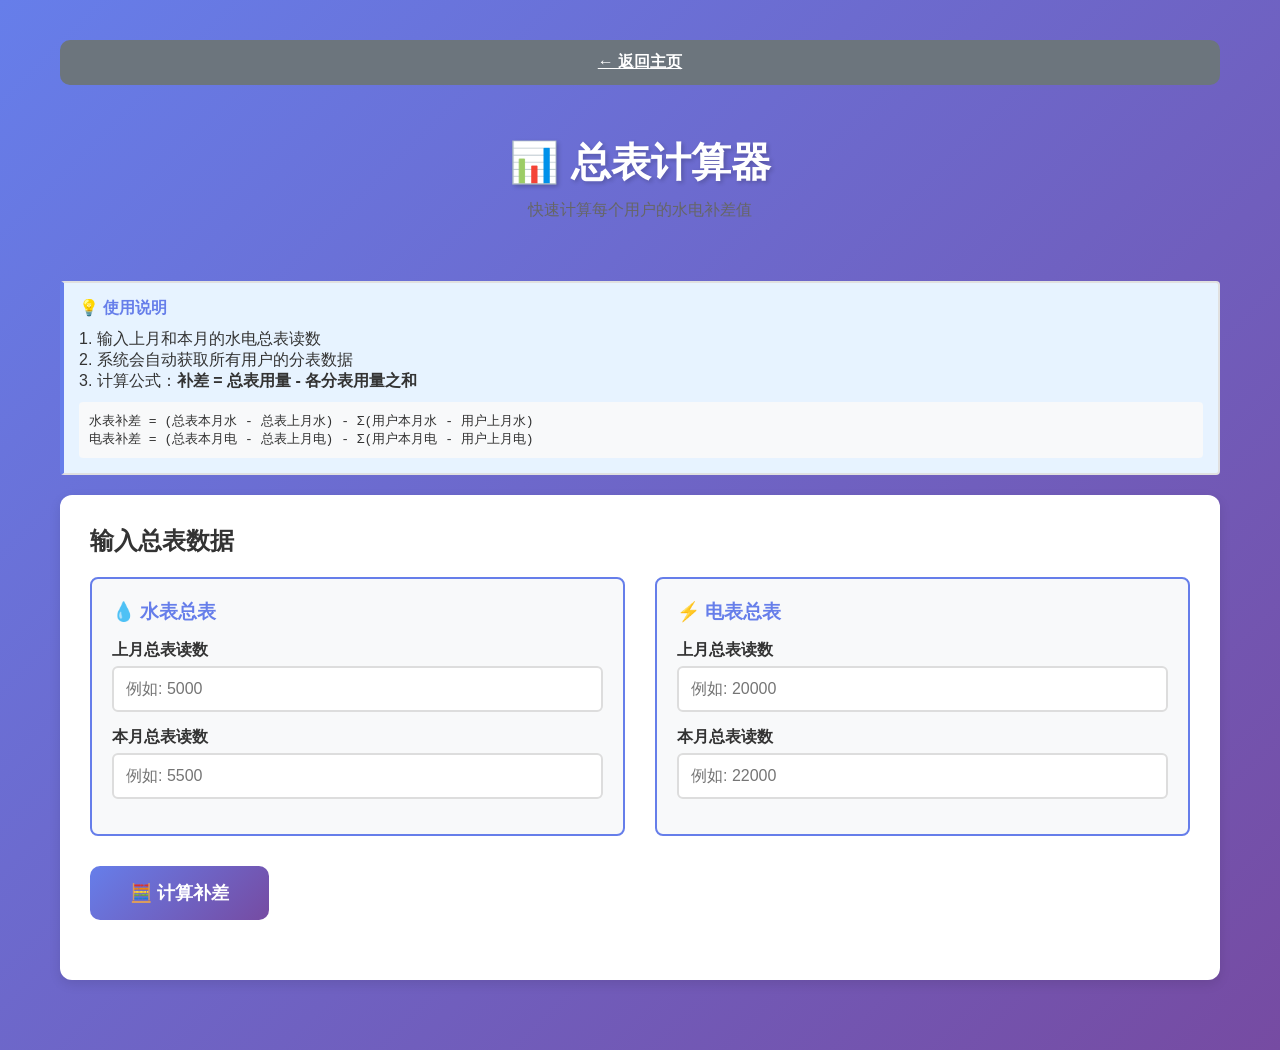
==== static/total-meter.html @ 107c53e3 "新增功能: 总表计算器 - 快速计算水电补差值并批量应用" ====
<!DOCTYPE html>
<html lang="zh-CN">
<head>
    <meta charset="UTF-8">
    <meta name="viewport" content="width=device-width, initial-scale=1.0">
    <title>总表计算器 - 水电费系统</title>
    <link rel="stylesheet" href="/static/style.css">
    <style>
        .total-meter-container {
            max-width: 1200px;
            margin: 0 auto;
            padding: 20px;
        }
        
        .back-button {
            margin-bottom: 20px;
        }
        
        .input-section {
            background: white;
            padding: 30px;
            border-radius: 12px;
            box-shadow: 0 4px 12px rgba(0,0,0,0.1);
            margin-bottom: 30px;
        }
        
        .input-grid {
            display: grid;
            grid-template-columns: repeat(2, 1fr);
            gap: 30px;
            margin-top: 20px;
        }
        
        .meter-group {
            background: #f8f9fa;
            padding: 20px;
            border-radius: 8px;
            border: 2px solid #667eea;
        }
        
        .meter-group h3 {
            color: #667eea;
            margin-top: 0;
            margin-bottom: 15px;
            display: flex;
            align-items: center;
            gap: 10px;
        }
        
        .meter-input {
            margin-bottom: 15px;
        }
        
        .meter-input label {
            display: block;
            margin-bottom: 5px;
            font-weight: bold;
            color: #333;
        }
        
        .meter-input input {
            width: 100%;
            padding: 12px;
            border: 2px solid #ddd;
            border-radius: 6px;
            font-size: 16px;
            transition: border-color 0.3s;
        }
        
        .meter-input input:focus {
            outline: none;
            border-color: #667eea;
        }
        
        .calculate-button {
            text-align: center;
            margin: 30px 0;
        }
        
        .results-section {
            background: white;
            padding: 30px;
            border-radius: 12px;
            box-shadow: 0 4px 12px rgba(0,0,0,0.1);
        }
        
        .summary-cards {
            display: grid;
            grid-template-columns: repeat(4, 1fr);
            gap: 20px;
            margin-bottom: 30px;
        }
        
        .summary-card {
            background: linear-gradient(135deg, #667eea 0%, #764ba2 100%);
            color: white;
            padding: 20px;
            border-radius: 12px;
            text-align: center;
        }
        
        .summary-card h4 {
            margin: 0 0 10px 0;
            font-size: 14px;
            opacity: 0.9;
        }
        
        .summary-card .value {
            font-size: 28px;
            font-weight: bold;
        }
        
        .results-table {
            width: 100%;
            border-collapse: collapse;
            margin-top: 20px;
        }
        
        .results-table th,
        .results-table td {
            padding: 12px;
            text-align: left;
            border-bottom: 1px solid #ddd;
        }
        
        .results-table th {
            background: #667eea;
            color: white;
            font-weight: bold;
        }
        
        .results-table tr:hover {
            background: #f8f9fa;
        }
        
        .adjustment-value {
            font-weight: bold;
            color: #667eea;
            font-size: 18px;
        }
        
        .adjustment-value.negative {
            color: #dc3545;
        }
        
        .adjustment-value.positive {
            color: #28a745;
        }
        
        .no-data {
            text-align: center;
            padding: 40px;
            color: #999;
        }
        
        .info-box {
            background: #e7f3ff;
            border-left: 4px solid #667eea;
            padding: 15px;
            margin-bottom: 20px;
            border-radius: 4px;
        }
        
        .info-box h4 {
            margin: 0 0 10px 0;
            color: #667eea;
        }
        
        .formula {
            background: #f8f9fa;
            padding: 10px;
            border-radius: 4px;
            font-family: monospace;
            margin-top: 10px;
        }
    </style>
</head>
<body>
    <div class="total-meter-container">
        <div class="back-button">
            <a href="/" class="btn btn-secondary">← 返回主页</a>
        </div>
        
        <header style="text-align: center; margin-bottom: 30px;">
            <h1>📊 总表计算器</h1>
            <p style="color: #666;">快速计算每个用户的水电补差值</p>
        </header>
        
        <div class="info-box">
            <h4>💡 使用说明</h4>
            <p>1. 输入上月和本月的水电总表读数</p>
            <p>2. 系统会自动获取所有用户的分表数据</p>
            <p>3. 计算公式：<strong>补差 = 总表用量 - 各分表用量之和</strong></p>
            <div class="formula">
                水表补差 = (总表本月水 - 总表上月水) - Σ(用户本月水 - 用户上月水)<br>
                电表补差 = (总表本月电 - 总表上月电) - Σ(用户本月电 - 用户上月电)
            </div>
        </div>
        
        <div class="input-section">
            <h2>输入总表数据</h2>
            
            <div class="input-grid">
                <div class="meter-group">
                    <h3>💧 水表总表</h3>
                    <div class="meter-input">
                        <label>上月总表读数</label>
                        <input type="number" id="prevTotalWater" step="0.01" placeholder="例如: 5000">
                    </div>
                    <div class="meter-input">
                        <label>本月总表读数</label>
                        <input type="number" id="currTotalWater" step="0.01" placeholder="例如: 5500">
                    </div>
                </div>
                
                <div class="meter-group">
                    <h3>⚡ 电表总表</h3>
                    <div class="meter-input">
                        <label>上月总表读数</label>
                        <input type="number" id="prevTotalElectric" step="0.01" placeholder="例如: 20000">
                    </div>
                    <div class="meter-input">
                        <label>本月总表读数</label>
                        <input type="number" id="currTotalElectric" step="0.01" placeholder="例如: 22000">
                    </div>
                </div>
            </div>
            
            <div class="calculate-button">
                <button class="btn btn-primary" onclick="calculateAdjustments()" style="padding: 15px 40px; font-size: 18px;">
                    🧮 计算补差
                </button>
            </div>
        </div>
        
        <div class="results-section" id="resultsSection" style="display: none;">
            <h2>计算结果</h2>
            
            <div class="summary-cards">
                <div class="summary-card">
                    <h4>总表水用量</h4>
                    <div class="value" id="totalWaterUsage">0</div>
                    <small>吨</small>
                </div>
                <div class="summary-card">
                    <h4>分表水用量</h4>
                    <div class="value" id="subWaterUsage">0</div>
                    <small>吨</small>
                </div>
                <div class="summary-card">
                    <h4>总表电用量</h4>
                    <div class="value" id="totalElectricUsage">0</div>
                    <small>度</small>
                </div>
                <div class="summary-card">
                    <h4>分表电用量</h4>
                    <div class="value" id="subElectricUsage">0</div>
                    <small>度</small>
                </div>
            </div>
            
            <div style="background: #fff3cd; padding: 15px; border-radius: 8px; margin-bottom: 20px;">
                <h3 style="margin: 0 0 10px 0; color: #856404;">📋 建议的补差值</h3>
                <div style="display: grid; grid-template-columns: 1fr 1fr; gap: 20px;">
                    <div>
                        <strong>💧 水表补差：</strong>
                        <span class="adjustment-value" id="waterAdjustmentValue">0</span> 吨
                    </div>
                    <div>
                        <strong>⚡ 电表补差：</strong>
                        <span class="adjustment-value" id="electricAdjustmentValue">0</span> 度
                    </div>
                </div>
                <p style="margin: 10px 0 0 0; color: #856404; font-size: 14px;">
                    💡 提示：将此补差值平均分配给各用户，或使用批量设置功能统一设置
                </p>
            </div>
            
            <h3>用户明细</h3>
            <table class="results-table">
                <thead>
                    <tr>
                        <th>房号</th>
                        <th>上月水表</th>
                        <th>本月水表</th>
                        <th>水用量</th>
                        <th>上月电表</th>
                        <th>本月电表</th>
                        <th>电用量</th>
                    </tr>
                </thead>
                <tbody id="resultsTableBody">
                    <tr>
                        <td colspan="7" class="no-data">请先计算</td>
                    </tr>
                </tbody>
            </table>
            
            <div style="margin-top: 30px; text-align: center;">
                <button class="btn btn-success" onclick="applyAdjustments()">
                    ✅ 应用补差到所有用户
                </button>
                <button class="btn btn-secondary" onclick="window.location.href='/'">
                    返回主页
                </button>
            </div>
        </div>
    </div>
    
    <script type="module">
        import { showNotification } from './js/utils.js';
        import { fetchRecords, batchSetAdjustment } from './js/api.js';
        
        let calculatedRecords = [];
        let waterAdjustment = 0;
        let electricAdjustment = 0;
        
        window.calculateAdjustments = async function() {
            const prevTotalWater = parseFloat(document.getElementById('prevTotalWater').value);
            const currTotalWater = parseFloat(document.getElementById('currTotalWater').value);
            const prevTotalElectric = parseFloat(document.getElementById('prevTotalElectric').value);
            const currTotalElectric = parseFloat(document.getElementById('currTotalElectric').value);
            
            // 验证输入
            if (isNaN(prevTotalWater) || isNaN(currTotalWater)) {
                showNotification('请输入有效的水表总表数据', 'error');
                return;
            }
            
            if (isNaN(prevTotalElectric) || isNaN(currTotalElectric)) {
                showNotification('请输入有效的电表总表数据', 'error');
                return;
            }
            
            // 获取所有用户数据
            const records = await fetchRecords();
            
            if (!records || records.length === 0) {
                showNotification('没有找到用户数据', 'error');
                return;
            }
            
            calculatedRecords = records;
            
            // 计算总表用量
            const totalWaterUsage = currTotalWater - prevTotalWater;
            const totalElectricUsage = currTotalElectric - prevTotalElectric;
            
            // 计算所有分表用量之和
            let subWaterUsage = 0;
            let subElectricUsage = 0;
            
            records.forEach(record => {
                const waterUsage = record.currentWater - record.previousWater;
                const electricUsage = record.currentElectric - record.previousElectric;
                subWaterUsage += waterUsage;
                subElectricUsage += electricUsage;
            });
            
            // 计算补差
            waterAdjustment = totalWaterUsage - subWaterUsage;
            electricAdjustment = totalElectricUsage - subElectricUsage;
            
            // 显示结果
            document.getElementById('totalWaterUsage').textContent = totalWaterUsage.toFixed(2);
            document.getElementById('subWaterUsage').textContent = subWaterUsage.toFixed(2);
            document.getElementById('totalElectricUsage').textContent = totalElectricUsage.toFixed(2);
            document.getElementById('subElectricUsage').textContent = subElectricUsage.toFixed(2);
            
            const waterAdjEl = document.getElementById('waterAdjustmentValue');
            const electricAdjEl = document.getElementById('electricAdjustmentValue');
            
            waterAdjEl.textContent = waterAdjustment.toFixed(2);
            electricAdjEl.textContent = electricAdjustment.toFixed(2);
            
            // 设置颜色
            waterAdjEl.className = 'adjustment-value ' + (waterAdjustment < 0 ? 'negative' : waterAdjustment > 0 ? 'positive' : '');
            electricAdjEl.className = 'adjustment-value ' + (electricAdjustment < 0 ? 'negative' : electricAdjustment > 0 ? 'positive' : '');
            
            // 显示用户明细
            const tbody = document.getElementById('resultsTableBody');
            tbody.innerHTML = records.map(record => {
                const waterUsage = record.currentWater - record.previousWater;
                const electricUsage = record.currentElectric - record.previousElectric;
                
                return `
                    <tr>
                        <td><strong>${record.roomNumber}</strong></td>
                        <td>${record.previousWater}</td>
                        <td>${record.currentWater}</td>
                        <td><strong>${waterUsage.toFixed(2)}</strong></td>
                        <td>${record.previousElectric}</td>
                        <td>${record.currentElectric}</td>
                        <td><strong>${electricUsage.toFixed(2)}</strong></td>
                    </tr>
                `;
            }).join('');
            
            // 显示结果区域
            document.getElementById('resultsSection').style.display = 'block';
            
            // 滚动到结果
            document.getElementById('resultsSection').scrollIntoView({ behavior: 'smooth' });
            
            showNotification('计算完成！', 'success');
        };
        
        window.applyAdjustments = async function() {
            if (calculatedRecords.length === 0) {
                showNotification('请先计算补差', 'error');
                return;
            }
            
            const confirmMsg = `确定要将以下补差值应用到所有 ${calculatedRecords.length} 个用户吗？\n\n` +
                              `水表补差: ${waterAdjustment.toFixed(2)} 吨\n` +
                              `电表补差: ${electricAdjustment.toFixed(2)} 度`;
            
            if (!confirm(confirmMsg)) {
                return;
            }
            
            const ids = calculatedRecords.map(r => r.id);
            const result = await batchSetAdjustment(ids, waterAdjustment, electricAdjustment);
            
            if (result) {
                showNotification(`成功为 ${result.count} 个用户设置补差！`, 'success');
                setTimeout(() => {
                    window.location.href = '/';
                }, 2000);
            }
        };
    </script>
</body>
</html>
---- static/style.css ----
* {
    margin: 0;
    padding: 0;
    box-sizing: border-box;
}

body {
    font-family: -apple-system, BlinkMacSystemFont, 'Segoe UI', Roboto, 'Helvetica Neue', Arial, sans-serif;
    background: linear-gradient(135deg, #667eea 0%, #764ba2 100%);
    min-height: 100vh;
    padding: 20px;
    color: #333;
}

.container {
    max-width: 1400px;
    margin: 0 auto;
}

header {
    text-align: center;
    color: white;
    margin-bottom: 30px;
    padding: 30px 0;
}

header h1 {
    font-size: 2.5rem;
    margin-bottom: 10px;
    text-shadow: 2px 2px 4px rgba(0,0,0,0.2);
}

.subtitle {
    font-size: 1.1rem;
    opacity: 0.9;
}

.main-content {
    background: white;
    border-radius: 20px;
    padding: 30px;
    box-shadow: 0 10px 40px rgba(0,0,0,0.1);
}

/* 控制面板 */
.control-panel {
    display: grid;
    grid-template-columns: 1fr 1fr 1fr;
    gap: 20px;
    margin-bottom: 30px;
    padding: 20px;
    background: #f8f9fa;
    border-radius: 15px;
}

.price-config h3 {
    margin-bottom: 15px;
    color: #667eea;
}

.price-inputs {
    display: flex;
    flex-direction: column;
    gap: 10px;
}

.price-item {
    display: flex;
    align-items: center;
    gap: 10px;
}

.price-item label {
    font-weight: 600;
    min-width: 120px;
}

.price-item input {
    flex: 1;
    padding: 8px 12px;
    border: 2px solid #e0e0e0;
    border-radius: 8px;
    font-size: 1rem;
}

.actions {
    display: flex;
    flex-direction: column;
    gap: 10px;
    justify-content: center;
}

.filter-section {
    display: flex;
    flex-direction: column;
    gap: 10px;
    justify-content: center;
}

.filter-section label {
    font-weight: 600;
    color: #333;
}

.filter-section input,
.filter-section select {
    padding: 8px 12px;
    border: 2px solid #e0e0e0;
    border-radius: 8px;
    font-size: 1rem;
    background-color: white;
    cursor: pointer;
    transition: border-color 0.3s, box-shadow 0.3s;
}

.filter-section input:focus,
.filter-section select:focus {
    outline: none;
    border-color: #667eea;
    box-shadow: 0 0 0 3px rgba(102, 126, 234, 0.1);
}

.filter-section select {
    appearance: none;
    background-image: url("data:image/svg+xml;charset=UTF-8,%3csvg xmlns='http://www.w3.org/2000/svg' viewBox='0 0 24 24' fill='none' stroke='%23667eea' stroke-width='2' stroke-linecap='round' stroke-linejoin='round'%3e%3cpolyline points='6 9 12 15 18 9'%3e%3c/polyline%3e%3c/svg%3e");
    background-repeat: no-repeat;
    background-position: right 8px center;
    background-size: 20px;
    padding-right: 35px;
}

.filter-section input {
    padding: 8px 12px;
    border: 2px solid #e0e0e0;
    border-radius: 8px;
    font-size: 1rem;
}

/* 按钮样式 */
.btn {
    padding: 12px 24px;
    border: none;
    border-radius: 10px;
    font-size: 1rem;
    font-weight: 600;
    cursor: pointer;
    transition: all 0.3s ease;
    display: flex;
    align-items: center;
    justify-content: center;
    gap: 8px;
}

.btn-primary {
    background: linear-gradient(135deg, #667eea 0%, #764ba2 100%);
    color: white;
}

.btn-primary:hover {
    transform: translateY(-2px);
    box-shadow: 0 5px 15px rgba(102, 126, 234, 0.4);
}

.btn-secondary {
    background: #6c757d;
    color: white;
}

.btn-secondary:hover {
    background: #5a6268;
    transform: translateY(-2px);
}

.btn-info {
    background: #17a2b8;
    color: white;
}

.btn-info:hover {
    background: #138496;
    transform: translateY(-2px);
}

.btn-danger {
    background: #dc3545;
    color: white;
    padding: 8px 16px;
    font-size: 0.9rem;
}

.btn-danger:hover {
    background: #c82333;
}

.btn-warning {
    background: #ffc107;
    color: #333;
    padding: 8px 16px;
    font-size: 0.9rem;
}

.btn-warning:hover {
    background: #e0a800;
}

.btn-small {
    padding: 6px 12px;
    font-size: 0.875rem;
    background: #667eea;
    color: white;
}

.btn-success {
    background: #28a745;
    color: white;
}

.btn-success:hover {
    background: #218838;
    transform: translateY(-2px);
}

.btn-report {
    background: #fd7e14;
    color: white;
    padding: 8px 16px;
    font-size: 0.9rem;
}

.btn-report:hover {
    background: #e8590c;
}

/* 统计卡片 */
.statistics {
    display: grid;
    grid-template-columns: repeat(auto-fit, minmax(250px, 1fr));
    gap: 20px;
    margin-bottom: 30px;
}

.stat-card {
    background: linear-gradient(135deg, #667eea 0%, #764ba2 100%);
    border-radius: 15px;
    padding: 25px;
    color: white;
    display: flex;
    align-items: center;
    gap: 20px;
    box-shadow: 0 5px 15px rgba(102, 126, 234, 0.3);
}

.stat-icon {
    font-size: 3rem;
}

.stat-content {
    flex: 1;
}

.stat-label {
    font-size: 0.9rem;
    opacity: 0.9;
    margin-bottom: 5px;
}

.stat-value {
    font-size: 1.8rem;
    font-weight: 700;
}

/* 选中记录统计面板 */
.selected-statistics {
    background: linear-gradient(135deg, #28a745 0%, #20c997 100%);
    border-radius: 15px;
    padding: 25px;
    margin-bottom: 30px;
    box-shadow: 0 5px 20px rgba(40, 167, 69, 0.3);
    animation: slideInDown 0.5s ease;
}

@keyframes slideInDown {
    from {
        opacity: 0;
        transform: translateY(-20px);
    }
    to {
        opacity: 1;
        transform: translateY(0);
    }
}

.selected-stats-header {
    display: flex;
    justify-content: space-between;
    align-items: center;
    margin-bottom: 20px;
    padding-bottom: 15px;
    border-bottom: 2px solid rgba(255, 255, 255, 0.3);
}

.selected-stats-header h3 {
    color: white;
    margin: 0;
    font-size: 1.4rem;
    font-weight: 700;
}

.selected-stats-content {
    display: grid;
    grid-template-columns: repeat(auto-fit, minmax(180px, 1fr));
    gap: 15px;
}

.selected-stat-item {
    background: rgba(255, 255, 255, 0.15);
    padding: 15px;
    border-radius: 10px;
    display: flex;
    flex-direction: column;
    gap: 5px;
    backdrop-filter: blur(10px);
    transition: all 0.3s ease;
}

.selected-stat-item:hover {
    background: rgba(255, 255, 255, 0.25);
    transform: translateY(-2px);
}

.selected-stat-item .label {
    color: rgba(255, 255, 255, 0.9);
    font-size: 0.9rem;
    font-weight: 500;
}

.selected-stat-item .value {
    color: white;
    font-size: 1.5rem;
    font-weight: 700;
}

.selected-stat-item.total {
    grid-column: span 2;
    background: rgba(255, 255, 255, 0.25);
    border: 2px solid rgba(255, 255, 255, 0.5);
}

.selected-stat-item.total .value {
    font-size: 2rem;
    text-shadow: 2px 2px 4px rgba(0, 0, 0, 0.2);
}

/* 表格样式 */
.table-container {
    overflow-x: auto;
    border-radius: 15px;
    box-shadow: 0 2px 10px rgba(0,0,0,0.08);
}

table {
    width: 100%;
    border-collapse: collapse;
    background: white;
}

thead {
    background: linear-gradient(135deg, #667eea 0%, #764ba2 100%);
    color: white;
}

th {
    padding: 15px;
    text-align: left;
    font-weight: 600;
    font-size: 0.95rem;
}

td {
    padding: 15px;
    border-bottom: 1px solid #e0e0e0;
}

tbody tr:hover {
    background: #f8f9fa;
}

.no-data {
    text-align: center;
    color: #999;
    padding: 40px !important;
    font-size: 1.1rem;
}

/* 模态框 */
.modal {
    display: none;
    position: fixed;
    z-index: 1000;
    left: 0;
    top: 0;
    width: 100%;
    height: 100%;
    background: rgba(0, 0, 0, 0.5);
    animation: fadeIn 0.3s ease;
}

@keyframes fadeIn {
    from { opacity: 0; }
    to { opacity: 1; }
}

.modal-content {
    background: white;
    margin: 50px auto;
    padding: 0;
    border-radius: 20px;
    max-width: 800px;
    max-height: 90vh;
    overflow-y: auto;
    animation: slideDown 0.3s ease;
}

@keyframes slideDown {
    from {
        transform: translateY(-50px);
        opacity: 0;
    }
    to {
        transform: translateY(0);
        opacity: 1;
    }
}

.modal-header {
    display: flex;
    justify-content: space-between;
    align-items: center;
    padding: 25px 30px;
    background: linear-gradient(135deg, #667eea 0%, #764ba2 100%);
    color: white;
    border-radius: 20px 20px 0 0;
}

.modal-header h2 {
    margin: 0;
}

.close {
    font-size: 2rem;
    cursor: pointer;
    opacity: 0.8;
}

.close:hover {
    opacity: 1;
}

/* 表单样式 */
form {
    padding: 30px;
}

.form-row {
    display: grid;
    grid-template-columns: repeat(auto-fit, minmax(200px, 1fr));
    gap: 20px;
    margin-bottom: 20px;
}

.form-group {
    display: flex;
    flex-direction: column;
}

.form-group label {
    margin-bottom: 8px;
    font-weight: 600;
    color: #333;
}

.form-group input,
.form-group select {
    padding: 12px;
    border: 2px solid #e0e0e0;
    border-radius: 10px;
    font-size: 1rem;
    transition: border-color 0.3s ease;
}

.form-group input:focus,
.form-group select:focus {
    outline: none;
    border-color: #667eea;
}

.form-section {
    margin: 25px 0;
    padding: 20px;
    background: #f8f9fa;
    border-radius: 15px;
}

.form-section h3 {
    margin-bottom: 15px;
    color: #667eea;
}

.form-actions {
    display: flex;
    justify-content: flex-end;
    gap: 15px;
    margin-top: 30px;
}

/* 计算器样式 */
.calculator-content {
    padding: 30px;
}

.calc-section {
    margin-bottom: 25px;
    padding: 20px;
    background: #f8f9fa;
    border-radius: 15px;
}

.calc-section h3 {
    margin-bottom: 15px;
    color: #667eea;
}

.calc-row {
    display: flex;
    align-items: center;
    gap: 15px;
    flex-wrap: wrap;
}

.calc-row input {
    flex: 1;
    min-width: 120px;
    padding: 12px;
    border: 2px solid #e0e0e0;
    border-radius: 10px;
    font-size: 1rem;
}

.calc-row span {
    font-size: 1.2rem;
    font-weight: 600;
    color: #667eea;
}

.calc-result {
    flex: 1;
    min-width: 120px;
    padding: 12px;
    background: white;
    border: 2px solid #667eea;
    border-radius: 10px;
    font-size: 1.2rem;
    font-weight: 700;
    color: #667eea;
    text-align: center;
}

.calc-total {
    background: white;
    padding: 20px;
    border-radius: 10px;
}

.calc-total > div {
    padding: 10px 0;
    display: flex;
    justify-content: space-between;
    align-items: center;
    border-bottom: 1px solid #e0e0e0;
}

.calc-total > div:last-child {
    border-bottom: none;
}

.calc-total input {
    width: 150px;
    padding: 8px;
    border: 2px solid #e0e0e0;
    border-radius: 8px;
}

.total-line {
    font-size: 1.3rem;
    margin-top: 10px;
    padding-top: 15px !important;
    border-top: 2px solid #667eea !important;
}

.total-line strong {
    color: #667eea;
    font-size: 1.5rem;
}

/* 操作按钮 */
.action-buttons {
    display: flex;
    gap: 10px;
}

/* 响应式设计 */
@media (max-width: 1024px) {
    .control-panel {
        grid-template-columns: 1fr;
    }
    
    .statistics {
        grid-template-columns: repeat(auto-fit, minmax(200px, 1fr));
    }
}

@media (max-width: 768px) {
    header h1 {
        font-size: 1.8rem;
    }
    
    .main-content {
        padding: 15px;
    }
    
    table {
        font-size: 0.9rem;
    }
    
    th, td {
        padding: 10px;
    }
    
    .modal-content {
        margin: 20px;
        max-width: calc(100% - 40px);
    }
}

/* 报表生成区域 */
.report-section {
    display: flex;
    flex-direction: column;
    gap: 10px;
    justify-content: center;
}

/* 延续功能样式 */
.continue-content {
    padding: 30px;
}

.continue-desc {
    background: #e3f2fd;
    padding: 15px;
    border-radius: 10px;
    border-left: 4px solid #2196f3;
    margin-bottom: 20px;
    line-height: 1.6;
}

.info-box {
    background: #f8f9fa;
    padding: 20px;
    border-radius: 10px;
    margin: 20px 0;
    border: 2px solid #e0e0e0;
}

.info-box h4 {
    color: #667eea;
    margin-bottom: 15px;
}

.info-box table {
    width: 100%;
    border-collapse: collapse;
}

.info-box table td {
    padding: 8px;
    border-bottom: 1px solid #e0e0e0;
}

.info-box table td:first-child {
    font-weight: 600;
    color: #666;
    width: 140px;
}

/* 选择框样式 */
input[type="checkbox"] {
    width: 18px;
    height: 18px;
    cursor: pointer;
}

/* 排序区域 */
.sort-section {
    display: flex;
    flex-direction: column;
    gap: 10px;
    justify-content: center;
}

.sort-section label {
    font-weight: 600;
    color: #667eea;
}

/* 额外费用区域 */
.extra-fee-item {
    margin-bottom: 10px;
    padding: 10px;
    background: #f8f9fa;
    border-radius: 8px;
    border-left: 3px solid #28a745;
}

.extra-fee-item .form-row {
    display: flex;
    gap: 10px;
    align-items: center;
}

.extra-fee-item .form-group {
    flex: 1;
    margin-bottom: 0;
}

.extra-fee-item input {
    width: 100%;
}

#extraFeesContainer {
    margin-bottom: 15px;
}

#extraFeesContainer:empty {
    display: none;
}

/* 批量操作区域 */
.batch-section {
    display: flex;
    flex-direction: column;
    gap: 10px;
    justify-content: center;
}

/* 模式选择 */
.mode-selection {
    display: flex;
    flex-direction: column;
    gap: 15px;
    padding: 15px;
    background: #f8f9fa;
    border-radius: 8px;
}

.radio-label {
    display: flex;
    align-items: center;
    gap: 10px;
    cursor: pointer;
    padding: 10px;
    border-radius: 6px;
    transition: background 0.2s;
}

.radio-label:hover {
    background: #e9ecef;
}

.radio-label input[type="radio"] {
    width: 20px;
    height: 20px;
    cursor: pointer;
}

.radio-label span {
    font-weight: 600;
    color: #667eea;
}

.batch-extra-fee-content {
    padding: 20px;
}

/* 智能匹配样式 */
.smart-match-content {
    padding: 20px;
}

.selected-users-info {
    margin: 20px 0;
    padding: 15px;
    background: #f8f9fa;
    border-radius: 8px;
}

.users-grid {
    display: grid;
    grid-template-columns: repeat(auto-fill, minmax(150px, 1fr));
    gap: 10px;
    margin-top: 15px;
}

.user-card {
    background: white;
    border: 2px solid #667eea;
    border-radius: 8px;
    padding: 12px;
    text-align: center;
}

.user-room {
    font-size: 1.2em;
    font-weight: bold;
    color: #667eea;
    margin-bottom: 8px;
}

.user-detail {
    font-size: 0.85em;
    color: #666;
    margin: 4px 0;
}

.match-preview {
    background: #f0f7ff;
    border: 2px solid #667eea;
    border-radius: 12px;
    padding: 20px;
    margin-top: 20px;
}

.match-preview h4 {
    color: #667eea;
    margin-bottom: 15px;
    font-size: 1.2em;
}

.total-usage {
    background: white;
    padding: 12px;
    border-radius: 8px;
    margin-bottom: 15px;
    text-align: center;
    font-size: 1.1em;
    color: #667eea;
}

.match-results {
    display: grid;
    gap: 12px;
}

.match-item {
    background: white;
    border-radius: 8px;
    padding: 15px;
    display: flex;
    align-items: center;
    gap: 15px;
    box-shadow: 0 2px 8px rgba(0,0,0,0.05);
}

.match-room {
    font-size: 1.3em;
    font-weight: bold;
    color: #667eea;
    min-width: 80px;
    text-align: center;
    background: #f0f7ff;
    padding: 10px;
    border-radius: 6px;
}

.match-details {
    display: flex;
    align-items: center;
    gap: 15px;
    flex: 1;
    font-size: 0.95em;
}

.match-arrow {
    font-size: 1.5em;
    color: #667eea;
}

.match-current {
    font-weight: bold;
    color: #28a745;
}

.match-usage {
    margin-left: auto;
    background: #28a745;
    color: white;
    padding: 8px 15px;
    border-radius: 20px;
    font-weight: bold;
}

.match-actions {
    margin-top: 20px;
    text-align: center;
}

.modal-large {
    max-width: 900px;
}

.form-section {
    margin: 20px 0;
}

.form-section h3 {
    color: #667eea;
    margin-bottom: 12px;
    font-size: 1.1em;
}

/* 匹配错误样式 */
.match-error {
    background: #fff3f3;
    border: 2px solid #dc3545;
}

.match-error h4 {
    color: #dc3545;
}

.error-message {
    background: white;
    padding: 15px;
    border-radius: 8px;
    margin-top: 15px;
    color: #333;
}

.error-message p {
    margin: 0;
    line-height: 1.6;
}

.match-usage.negative {
    background: #dc3545;
}

/* 批量设置补差样式 */
.batch-adjustment-content {
    padding: 20px;
}

.adjustment-inputs {
    display: grid;
    gap: 20px;
}

.adjustment-inputs .form-group {
    margin-bottom: 0;
}

.adjustment-inputs label {
    display: block;
    margin-bottom: 8px;
    font-weight: bold;
    color: #667eea;
}

.adjustment-inputs small {
    display: block;
    margin-top: 5px;
    font-size: 0.85em;
}

.btn-warning {
    background: linear-gradient(135deg, #f093fb 0%, #f5576c 100%);
    color: white;
}
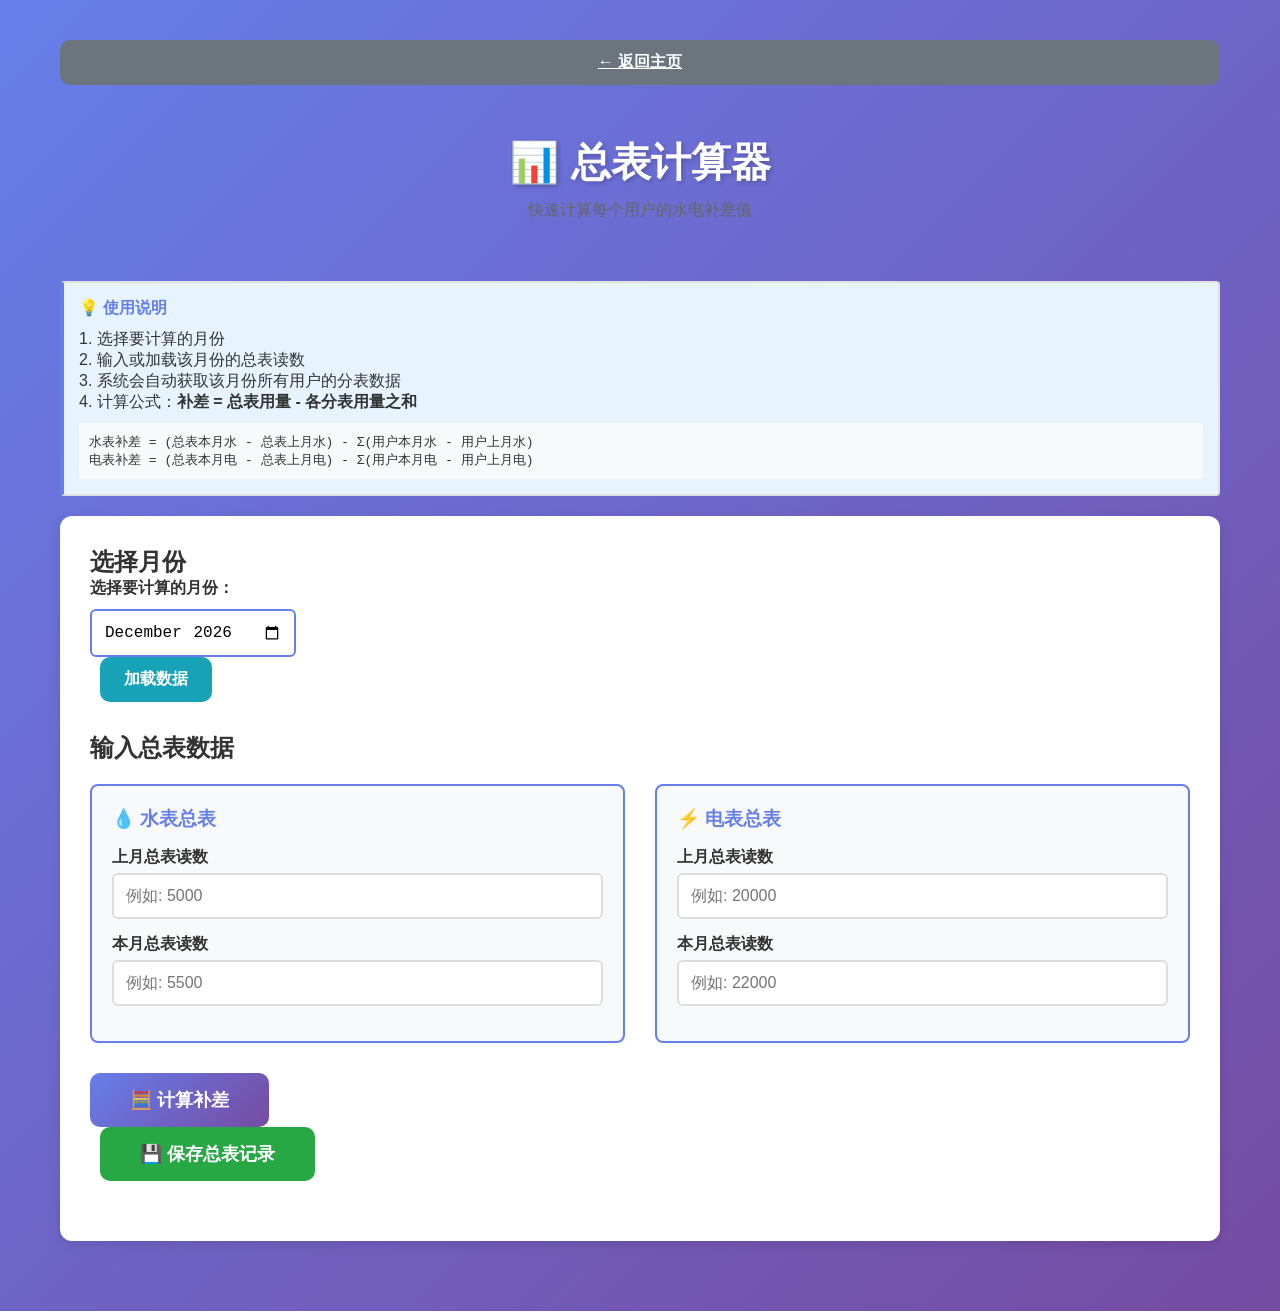
==== commit 1aa53889: "refactor: 项目重构为 ginMeterBox，分层架构重构完成 - 重命名 module 为 ginMeterBox - 建立 Repository 接口层（JSON 实现可替换为数据库） " ====
--- a/static/total-meter.html
+++ b/static/total-meter.html
@@ -188,9 +188,10 @@
         
         <div class="info-box">
             <h4>💡 使用说明</h4>
-            <p>1. 输入上月和本月的水电总表读数</p>
-            <p>2. 系统会自动获取所有用户的分表数据</p>
-            <p>3. 计算公式：<strong>补差 = 总表用量 - 各分表用量之和</strong></p>
+            <p>1. 选择要计算的月份</p>
+            <p>2. 输入或加载该月份的总表读数</p>
+            <p>3. 系统会自动获取该月份所有用户的分表数据</p>
+            <p>4. 计算公式：<strong>补差 = 总表用量 - 各分表用量之和</strong></p>
             <div class="formula">
                 水表补差 = (总表本月水 - 总表上月水) - Σ(用户本月水 - 用户上月水)<br>
                 电表补差 = (总表本月电 - 总表上月电) - Σ(用户本月电 - 用户上月电)
@@ -198,7 +199,20 @@
         </div>
         
         <div class="input-section">
-            <h2>输入总表数据</h2>
+            <h2>选择月份</h2>
+            
+            <div style="margin-bottom: 20px;">
+                <label style="display: block; margin-bottom: 10px; font-weight: bold;">选择要计算的月份：</label>
+                <input type="month" id="selectedMonth" style="padding: 12px; font-size: 16px; border: 2px solid #667eea; border-radius: 6px;" onchange="loadMonthData()">
+                <button class="btn btn-info" onclick="loadMonthData()" style="margin-left: 10px;">加载数据</button>
+            </div>
+            
+            <div id="savedRecordsSection" style="margin-top: 20px; display: none;">
+                <h3>历史总表记录</h3>
+                <div id="savedRecordsList"></div>
+            </div>
+            
+            <h2 style="margin-top: 30px;">输入总表数据</h2>
             
             <div class="input-grid">
                 <div class="meter-group">
@@ -230,6 +244,9 @@
                 <button class="btn btn-primary" onclick="calculateAdjustments()" style="padding: 15px 40px; font-size: 18px;">
                     🧮 计算补差
                 </button>
+                <button class="btn btn-success" onclick="saveTotalMeterRecord()" style="padding: 15px 40px; font-size: 18px; margin-left: 10px;">
+                    💾 保存总表记录
+                </button>
             </div>
         </div>
         
@@ -311,11 +328,175 @@
         import { showNotification } from './js/utils.js';
         import { fetchRecords, batchSetAdjustment } from './js/api.js';
         
+        const API_BASE_URL = 'http://localhost:8080/api/v1';
         let calculatedRecords = [];
         let waterAdjustment = 0;
         let electricAdjustment = 0;
+        let selectedMonth = '';
+        
+        // 加载月份数据
+        window.loadMonthData = async function() {
+            selectedMonth = document.getElementById('selectedMonth').value;
+            
+            if (!selectedMonth) {
+                showNotification('请选择月份', 'error');
+                return;
+            }
+            
+            // 尝试加载该月份的总表记录
+            try {
+                const response = await fetch(`${API_BASE_URL}/total-meter/month?month=${selectedMonth}`);
+                const result = await response.json();
+                
+                if (result.success && result.data) {
+                    // 填充总表数据
+                    document.getElementById('currTotalWater').value = result.data.waterReading;
+                    document.getElementById('currTotalElectric').value = result.data.electricReading;
+                    showNotification(`已加载${selectedMonth}的总表记录`, 'success');
+                }
+            } catch (error) {
+                console.log('该月份暂无总表记录');
+            }
+            
+            // 加载历史记录列表
+            loadSavedRecords();
+        };
+        
+        // 加载所有保存的总表记录
+        async function loadSavedRecords() {
+            try {
+                const response = await fetch(`${API_BASE_URL}/total-meter`);
+                const result = await response.json();
+                
+                if (result.success && result.data && result.data.length > 0) {
+                    const section = document.getElementById('savedRecordsSection');
+                    const list = document.getElementById('savedRecordsList');
+                    
+                    list.innerHTML = `
+                        <table class="results-table">
+                            <thead>
+                                <tr>
+                                    <th>月份</th>
+                                    <th>水表读数</th>
+                                    <th>电表读数</th>
+                                    <th>操作</th>
+                                </tr>
+                            </thead>
+                            <tbody>
+                                ${result.data.map(record => `
+                                    <tr>
+                                        <td><strong>${record.month}</strong></td>
+                                        <td>${record.waterReading}</td>
+                                        <td>${record.electricReading}</td>
+                                        <td>
+                                            <button class="btn btn-small btn-info" onclick="loadRecord('${record.month}')">加载</button>
+                                            <button class="btn btn-small btn-danger" onclick="deleteRecord('${record.month}')">删除</button>
+                                        </td>
+                                    </tr>
+                                `).join('')}
+                            </tbody>
+                        </table>
+                    `;
+                    
+                    section.style.display = 'block';
+                }
+            } catch (error) {
+                console.error('加载历史记录失败:', error);
+            }
+        }
+        
+        // 加载指定月份的记录
+        window.loadRecord = async function(month) {
+            document.getElementById('selectedMonth').value = month;
+            await loadMonthData();
+        };
+        
+        // 删除记录
+        window.deleteRecord = async function(month) {
+            if (!confirm(`确定要删除${month}的总表记录吗？`)) {
+                return;
+            }
+            
+            try {
+                const response = await fetch(`${API_BASE_URL}/total-meter/${month}`, {
+                    method: 'DELETE'
+                });
+                const result = await response.json();
+                
+                if (result.success) {
+                    showNotification('删除成功', 'success');
+                    loadSavedRecords();
+                }
+            } catch (error) {
+                showNotification('删除失败', 'error');
+            }
+        };
+        
+        // 保存总表记录
+        window.saveTotalMeterRecord = async function() {
+            const month = document.getElementById('selectedMonth').value;
+            const waterReading = parseFloat(document.getElementById('currTotalWater').value);
+            const electricReading = parseFloat(document.getElementById('currTotalElectric').value);
+            
+            if (!month) {
+                showNotification('请选择月份', 'error');
+                return;
+            }
+            
+            if (isNaN(waterReading) || isNaN(electricReading)) {
+                showNotification('请输入有效的总表读数', 'error');
+                return;
+            }
+            
+            try {
+                const response = await fetch(`${API_BASE_URL}/total-meter`, {
+                    method: 'POST',
+                    headers: { 'Content-Type': 'application/json' },
+                    body: JSON.stringify({
+                        month: month,
+                        waterReading: waterReading,
+                        electricReading: electricReading
+                    })
+                });
+                
+                const result = await response.json();
+                
+                if (result.success) {
+                    showNotification('总表记录保存成功！', 'success');
+                    loadSavedRecords();
+                } else {
+                    // 如果已存在，尝试更新
+                    const updateResponse = await fetch(`${API_BASE_URL}/total-meter/${month}`, {
+                        method: 'PUT',
+                        headers: { 'Content-Type': 'application/json' },
+                        body: JSON.stringify({
+                            month: month,
+                            waterReading: waterReading,
+                            electricReading: electricReading
+                        })
+                    });
+                    
+                    const updateResult = await updateResponse.json();
+                    if (updateResult.success) {
+                        showNotification('总表记录更新成功！', 'success');
+                        loadSavedRecords();
+                    } else {
+                        showNotification(result.error || '保存失败', 'error');
+                    }
+                }
+            } catch (error) {
+                showNotification('保存失败', 'error');
+            }
+        };
         
         window.calculateAdjustments = async function() {
+            selectedMonth = document.getElementById('selectedMonth').value;
+            
+            if (!selectedMonth) {
+                showNotification('请先选择月份', 'error');
+                return;
+            }
+            
             const prevTotalWater = parseFloat(document.getElementById('prevTotalWater').value);
             const currTotalWater = parseFloat(document.getElementById('currTotalWater').value);
             const prevTotalElectric = parseFloat(document.getElementById('prevTotalElectric').value);
@@ -332,11 +513,12 @@
                 return;
             }
             
-            // 获取所有用户数据
-            const records = await fetchRecords();
+            // 获取指定月份的用户数据
+            const allRecords = await fetchRecords();
+            const records = allRecords.filter(r => r.billingMonth === selectedMonth);
             
             if (!records || records.length === 0) {
-                showNotification('没有找到用户数据', 'error');
+                showNotification(`没有找到${selectedMonth}的用户数据`, 'error');
                 return;
             }
             
@@ -429,6 +611,16 @@
                 }, 2000);
             }
         };
+        // 自动运行测试
+        window.onload = function() {
+            // 设置默认月份为当前月份
+            const now = new Date();
+            const currentMonth = `${now.getFullYear()}-${String(now.getMonth() + 1).padStart(2, '0')}`;
+            document.getElementById('selectedMonth').value = currentMonth;
+            
+            // 加载历史记录
+            loadSavedRecords();
+        };
     </script>
 </body>
 </html>
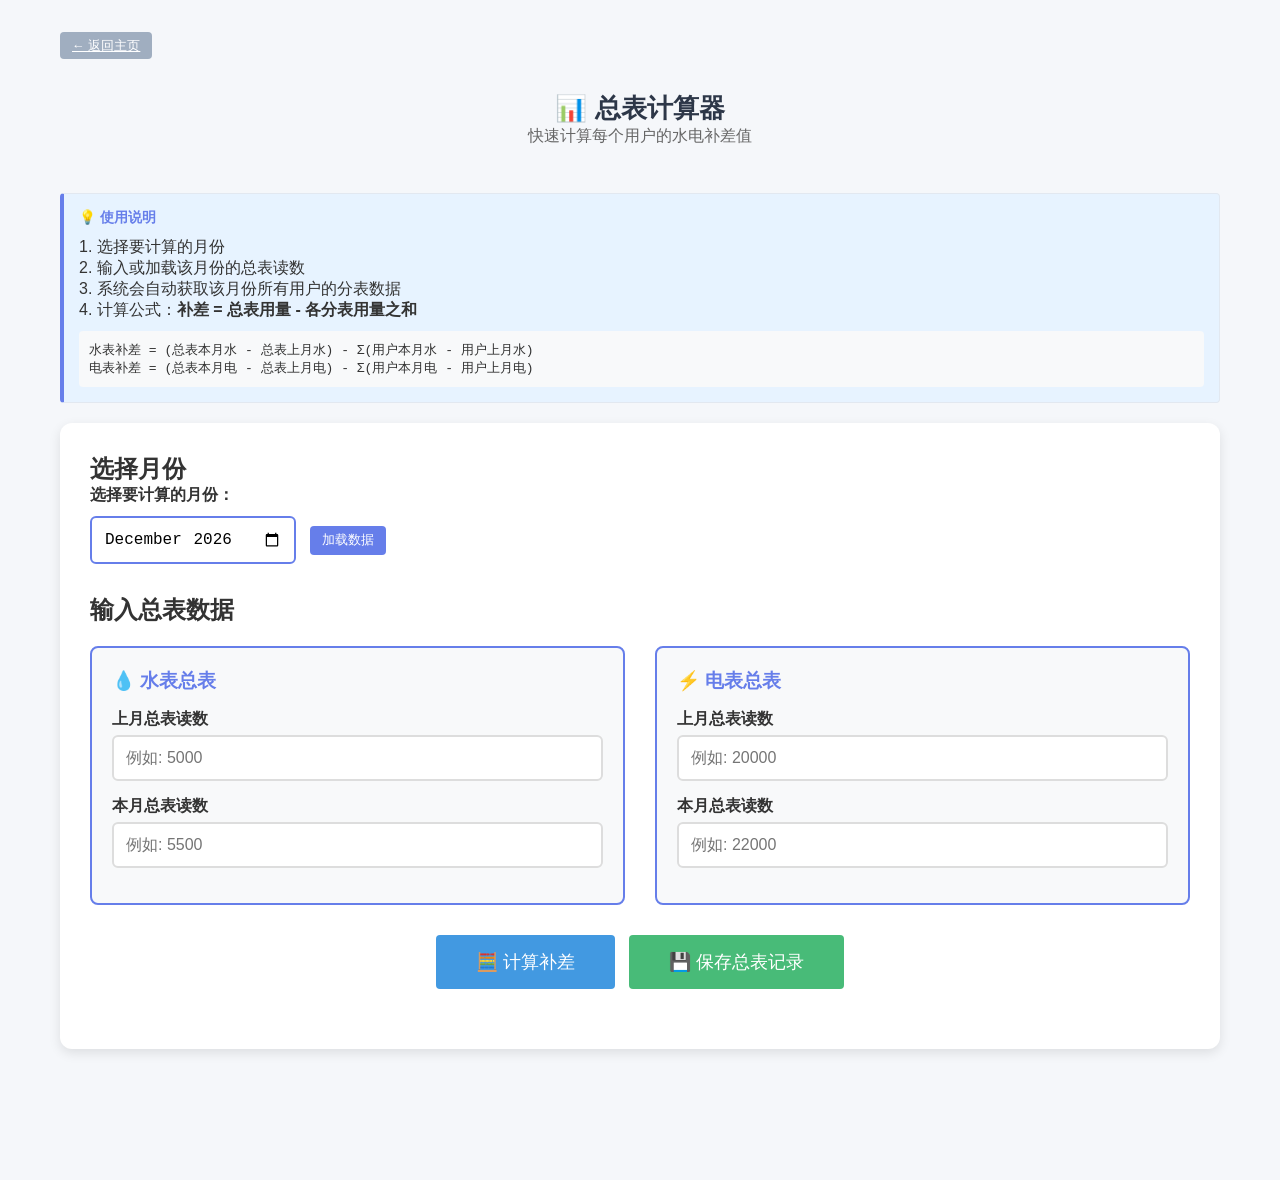
==== commit 4731d64c: "feat: migrate billing system to SQLite with security hardening" ====
--- a/static/total-meter.html
+++ b/static/total-meter.html
@@ -4,7 +4,7 @@
     <meta charset="UTF-8">
     <meta name="viewport" content="width=device-width, initial-scale=1.0">
     <title>总表计算器 - 水电费系统</title>
-    <link rel="stylesheet" href="/static/style.css">
+    <link rel="stylesheet" href="/static/style.css?v=3.1.0">
     <style>
         .total-meter-container {
             max-width: 1200px;
@@ -277,7 +277,8 @@
             </div>
             
             <div style="background: #fff3cd; padding: 15px; border-radius: 8px; margin-bottom: 20px;">
-                <h3 style="margin: 0 0 10px 0; color: #856404;">📋 建议的补差值</h3>
+                <h3 style="margin: 0 0 10px 0; color: #856404;">📋 每户建议补差值</h3>
+                <p style="margin: 0 0 10px; color: #856404; font-size: 14px;">总表用量减去住户分表合计，再除以当月实际住户数。</p>
                 <div style="display: grid; grid-template-columns: 1fr 1fr; gap: 20px;">
                     <div>
                         <strong>💧 水表补差：</strong>
@@ -289,7 +290,7 @@
                     </div>
                 </div>
                 <p style="margin: 10px 0 0 0; color: #856404; font-size: 14px;">
-                    💡 提示：将此补差值平均分配给各用户，或使用批量设置功能统一设置
+                    💡 提示：当前仅展示建议补差，不会自动写入任何住户账单。
                 </p>
             </div>
             
@@ -314,9 +315,6 @@
             </table>
             
             <div style="margin-top: 30px; text-align: center;">
-                <button class="btn btn-success" onclick="applyAdjustments()">
-                    ✅ 应用补差到所有用户
-                </button>
                 <button class="btn btn-secondary" onclick="window.location.href='/'">
                     返回主页
                 </button>
@@ -325,11 +323,31 @@
     </div>
     
     <script type="module">
-        import { showNotification } from './js/utils.js';
-        import { fetchRecords, batchSetAdjustment } from './js/api.js';
-        
-        const API_BASE_URL = 'http://localhost:8080/api/v1';
+        import { showNotification } from '/static/js/utils.js';
+        import { fetchRecords } from '/static/js/api.js';
+        
+        const API_BASE_URL = `${window.location.origin}/api/v1`;
+        let isRedirectingToLogin = false;
         let calculatedRecords = [];
+
+        function handleUnauthorized(response) {
+            if (response.status !== 401 || isRedirectingToLogin) {
+                return response.status === 401;
+            }
+
+            isRedirectingToLogin = true;
+            showNotification('会话已过期，请重新登录', 'error');
+            window.location.href = '/';
+            return true;
+        }
+
+        window.addEventListener('auth-required', () => {
+            if (!isRedirectingToLogin) {
+                isRedirectingToLogin = true;
+                showNotification('会话已过期，请重新登录', 'error');
+                window.location.href = '/';
+            }
+        });
         let waterAdjustment = 0;
         let electricAdjustment = 0;
         let selectedMonth = '';
@@ -343,19 +361,42 @@
                 return;
             }
             
-            // 尝试加载该月份的总表记录
+            // 自动加载当前月和上月总表读数，供月度补差直接计算。
+            const [year, monthNumber] = selectedMonth.split('-').map(Number);
+            const previousMonth = monthNumber === 1
+                ? `${year - 1}-12`
+                : `${year}-${String(monthNumber - 1).padStart(2, '0')}`;
             try {
-                const response = await fetch(`${API_BASE_URL}/total-meter/month?month=${selectedMonth}`);
-                const result = await response.json();
-                
-                if (result.success && result.data) {
-                    // 填充总表数据
-                    document.getElementById('currTotalWater').value = result.data.waterReading;
-                    document.getElementById('currTotalElectric').value = result.data.electricReading;
-                    showNotification(`已加载${selectedMonth}的总表记录`, 'success');
+                const [currentResponse, previousResponse] = await Promise.all([
+                    fetch(`${API_BASE_URL}/total-meter/month?month=${encodeURIComponent(selectedMonth)}`, {
+                        credentials: 'same-origin'
+                    }),
+                    fetch(`${API_BASE_URL}/total-meter/month?month=${encodeURIComponent(previousMonth)}`, {
+                        credentials: 'same-origin'
+                    })
+                ]);
+                if (handleUnauthorized(currentResponse) || handleUnauthorized(previousResponse)) {
+                    return;
+                }
+                const currentResult = await currentResponse.json();
+                const previousResult = await previousResponse.json();
+
+                if (currentResult.success && currentResult.data) {
+                    document.getElementById('currTotalWater').value = currentResult.data.waterReading;
+                    document.getElementById('currTotalElectric').value = currentResult.data.electricReading;
+                }
+                if (previousResult.success && previousResult.data) {
+                    document.getElementById('prevTotalWater').value = previousResult.data.waterReading;
+                    document.getElementById('prevTotalElectric').value = previousResult.data.electricReading;
+                }
+                if (currentResult.success && currentResult.data && previousResult.success && previousResult.data) {
+                    showNotification(`已加载${previousMonth}至${selectedMonth}的总表读数`, 'success');
+                } else {
+                    showNotification(`请补充${previousMonth}或${selectedMonth}缺少的总表读数`, 'error');
                 }
             } catch (error) {
-                console.log('该月份暂无总表记录');
+                console.error('加载月度总表读数失败:', error);
+                showNotification('加载总表读数失败', 'error');
             }
             
             // 加载历史记录列表
@@ -365,39 +406,60 @@
         // 加载所有保存的总表记录
         async function loadSavedRecords() {
             try {
-                const response = await fetch(`${API_BASE_URL}/total-meter`);
+                const response = await fetch(`${API_BASE_URL}/total-meter`, {
+                    credentials: 'same-origin'
+                });
+                if (handleUnauthorized(response)) {
+                    return;
+                }
                 const result = await response.json();
                 
                 if (result.success && result.data && result.data.length > 0) {
                     const section = document.getElementById('savedRecordsSection');
                     const list = document.getElementById('savedRecordsList');
-                    
-                    list.innerHTML = `
-                        <table class="results-table">
-                            <thead>
-                                <tr>
-                                    <th>月份</th>
-                                    <th>水表读数</th>
-                                    <th>电表读数</th>
-                                    <th>操作</th>
-                                </tr>
-                            </thead>
-                            <tbody>
-                                ${result.data.map(record => `
-                                    <tr>
-                                        <td><strong>${record.month}</strong></td>
-                                        <td>${record.waterReading}</td>
-                                        <td>${record.electricReading}</td>
-                                        <td>
-                                            <button class="btn btn-small btn-info" onclick="loadRecord('${record.month}')">加载</button>
-                                            <button class="btn btn-small btn-danger" onclick="deleteRecord('${record.month}')">删除</button>
-                                        </td>
-                                    </tr>
-                                `).join('')}
-                            </tbody>
-                        </table>
-                    `;
-                    
+                    const table = document.createElement('table');
+                    const thead = document.createElement('thead');
+                    const headerRow = document.createElement('tr');
+                    const tbody = document.createElement('tbody');
+
+                    table.className = 'results-table';
+                    ['月份', '水表读数', '电表读数', '操作'].forEach(label => {
+                        const th = document.createElement('th');
+                        th.textContent = label;
+                        headerRow.appendChild(th);
+                    });
+                    thead.appendChild(headerRow);
+
+                    result.data.forEach(record => {
+                        const row = document.createElement('tr');
+                        const monthCell = document.createElement('td');
+                        const monthValue = document.createElement('strong');
+                        const waterCell = document.createElement('td');
+                        const electricCell = document.createElement('td');
+                        const actionsCell = document.createElement('td');
+                        const loadButton = document.createElement('button');
+                        const deleteButton = document.createElement('button');
+
+                        monthValue.textContent = record.month;
+                        monthCell.appendChild(monthValue);
+                        waterCell.textContent = record.waterReading;
+                        electricCell.textContent = record.electricReading;
+
+                        loadButton.className = 'btn btn-small btn-info';
+                        loadButton.textContent = '加载';
+                        loadButton.addEventListener('click', () => window.loadRecord(record.month));
+
+                        deleteButton.className = 'btn btn-small btn-danger';
+                        deleteButton.textContent = '删除';
+                        deleteButton.addEventListener('click', () => window.deleteRecord(record.month));
+
+                        actionsCell.append(loadButton, deleteButton);
+                        row.append(monthCell, waterCell, electricCell, actionsCell);
+                        tbody.appendChild(row);
+                    });
+
+                    table.append(thead, tbody);
+                    list.replaceChildren(table);
                     section.style.display = 'block';
                 }
             } catch (error) {
@@ -418,9 +480,13 @@
             }
             
             try {
-                const response = await fetch(`${API_BASE_URL}/total-meter/${month}`, {
-                    method: 'DELETE'
+                const response = await fetch(`${API_BASE_URL}/total-meter/${encodeURIComponent(month)}`, {
+                    method: 'DELETE',
+                    credentials: 'same-origin'
                 });
+                if (handleUnauthorized(response)) {
+                    return;
+                }
                 const result = await response.json();
                 
                 if (result.success) {
@@ -451,6 +517,7 @@
             try {
                 const response = await fetch(`${API_BASE_URL}/total-meter`, {
                     method: 'POST',
+                    credentials: 'same-origin',
                     headers: { 'Content-Type': 'application/json' },
                     body: JSON.stringify({
                         month: month,
@@ -458,6 +525,9 @@
                         electricReading: electricReading
                     })
                 });
+                if (handleUnauthorized(response)) {
+                    return;
+                }
                 
                 const result = await response.json();
                 
@@ -466,8 +536,9 @@
                     loadSavedRecords();
                 } else {
                     // 如果已存在，尝试更新
-                    const updateResponse = await fetch(`${API_BASE_URL}/total-meter/${month}`, {
+                    const updateResponse = await fetch(`${API_BASE_URL}/total-meter/${encodeURIComponent(month)}`, {
                         method: 'PUT',
+                        credentials: 'same-origin',
                         headers: { 'Content-Type': 'application/json' },
                         body: JSON.stringify({
                             month: month,
@@ -475,6 +546,9 @@
                             electricReading: electricReading
                         })
                     });
+                    if (handleUnauthorized(updateResponse)) {
+                        return;
+                    }
                     
                     const updateResult = await updateResponse.json();
                     if (updateResult.success) {
@@ -522,26 +596,33 @@
                 return;
             }
             
-            calculatedRecords = records;
+            calculatedRecords = records.filter(record => record.roomNumber !== '总表');
             
             // 计算总表用量
             const totalWaterUsage = currTotalWater - prevTotalWater;
             const totalElectricUsage = currTotalElectric - prevTotalElectric;
             
-            // 计算所有分表用量之和
+            // 总表记录是独立计量项，不参与住户分表合计。
+            const householdRecords = records.filter(record => record.roomNumber !== '总表');
+            const householdCount = householdRecords.length;
+            if (householdCount === 0) {
+                showNotification(`没有找到${selectedMonth}的住户分表数据`, 'error');
+                return;
+            }
+
+            // 计算27户（当月实际住户数）分表用量之和。
             let subWaterUsage = 0;
             let subElectricUsage = 0;
-            
-            records.forEach(record => {
+            householdRecords.forEach(record => {
                 const waterUsage = record.currentWater - record.previousWater;
                 const electricUsage = record.currentElectric - record.previousElectric;
                 subWaterUsage += waterUsage;
                 subElectricUsage += electricUsage;
             });
             
-            // 计算补差
-            waterAdjustment = totalWaterUsage - subWaterUsage;
-            electricAdjustment = totalElectricUsage - subElectricUsage;
+            // 每户补差 = (总表用量 - 住户分表合计) ÷ 当月实际住户数。
+            waterAdjustment = (totalWaterUsage - subWaterUsage) / householdCount;
+            electricAdjustment = (totalElectricUsage - subElectricUsage) / householdCount;
             
             // 显示结果
             document.getElementById('totalWaterUsage').textContent = totalWaterUsage.toFixed(2);
@@ -554,6 +635,7 @@
             
             waterAdjEl.textContent = waterAdjustment.toFixed(2);
             electricAdjEl.textContent = electricAdjustment.toFixed(2);
+            document.querySelector('#resultsSection h3').textContent = `用户明细（${householdCount}户，独立排除总表）`;
             
             // 设置颜色
             waterAdjEl.className = 'adjustment-value ' + (waterAdjustment < 0 ? 'negative' : waterAdjustment > 0 ? 'positive' : '');
@@ -561,22 +643,46 @@
             
             // 显示用户明细
             const tbody = document.getElementById('resultsTableBody');
-            tbody.innerHTML = records.map(record => {
+            const rows = householdRecords.map(record => {
                 const waterUsage = record.currentWater - record.previousWater;
                 const electricUsage = record.currentElectric - record.previousElectric;
-                
-                return `
-                    <tr>
-                        <td><strong>${record.roomNumber}</strong></td>
-                        <td>${record.previousWater}</td>
-                        <td>${record.currentWater}</td>
-                        <td><strong>${waterUsage.toFixed(2)}</strong></td>
-                        <td>${record.previousElectric}</td>
-                        <td>${record.currentElectric}</td>
-                        <td><strong>${electricUsage.toFixed(2)}</strong></td>
-                    </tr>
-                `;
-            }).join('');
+                const row = document.createElement('tr');
+                const roomCell = document.createElement('td');
+                const roomValue = document.createElement('strong');
+                const waterUsageCell = document.createElement('td');
+                const waterUsageValue = document.createElement('strong');
+                const electricUsageCell = document.createElement('td');
+                const electricUsageValue = document.createElement('strong');
+
+                roomValue.textContent = record.roomNumber;
+                roomCell.appendChild(roomValue);
+                waterUsageValue.textContent = waterUsage.toFixed(2);
+                waterUsageCell.appendChild(waterUsageValue);
+                electricUsageValue.textContent = electricUsage.toFixed(2);
+                electricUsageCell.appendChild(electricUsageValue);
+
+                [
+                    roomCell,
+                    record.previousWater,
+                    record.currentWater,
+                    waterUsageCell,
+                    record.previousElectric,
+                    record.currentElectric,
+                    electricUsageCell
+                ].forEach(value => {
+                    if (value instanceof HTMLElement) {
+                        row.appendChild(value);
+                        return;
+                    }
+
+                    const cell = document.createElement('td');
+                    cell.textContent = value;
+                    row.appendChild(cell);
+                });
+
+                return row;
+            });
+            tbody.replaceChildren(...rows);
             
             // 显示结果区域
             document.getElementById('resultsSection').style.display = 'block';
@@ -587,30 +693,6 @@
             showNotification('计算完成！', 'success');
         };
         
-        window.applyAdjustments = async function() {
-            if (calculatedRecords.length === 0) {
-                showNotification('请先计算补差', 'error');
-                return;
-            }
-            
-            const confirmMsg = `确定要将以下补差值应用到所有 ${calculatedRecords.length} 个用户吗？\n\n` +
-                              `水表补差: ${waterAdjustment.toFixed(2)} 吨\n` +
-                              `电表补差: ${electricAdjustment.toFixed(2)} 度`;
-            
-            if (!confirm(confirmMsg)) {
-                return;
-            }
-            
-            const ids = calculatedRecords.map(r => r.id);
-            const result = await batchSetAdjustment(ids, waterAdjustment, electricAdjustment);
-            
-            if (result) {
-                showNotification(`成功为 ${result.count} 个用户设置补差！`, 'success');
-                setTimeout(() => {
-                    window.location.href = '/';
-                }, 2000);
-            }
-        };
         // 自动运行测试
         window.onload = function() {
             // 设置默认月份为当前月份
--- a/static/style.css
+++ b/static/style.css
@@ -1,988 +1,351 @@
-* {
+﻿* { margin: 0; padding: 0; box-sizing: border-box; }
+
+body {
+    font-family: -apple-system, BlinkMacSystemFont, 'Segoe UI', Roboto, sans-serif;
+    background: #f5f7fa;
+    min-height: 100vh;
+    padding: 16px;
+    color: #333;
+    padding-bottom: 80px;
+}
+
+.login-overlay {
+    position: fixed;
+    inset: 0;
+    z-index: 10000;
+    display: grid;
+    place-items: center;
+    padding: 24px;
+    background: rgba(15, 23, 42, 0.62);
+    backdrop-filter: blur(8px);
+}
+
+/* 作者样式的 display:grid 会覆盖浏览器内置的 [hidden] { display:none }。
+   显式保留 hidden 的语义，确保认证成功后登录遮罩真正从页面中移除。 */
+.login-overlay[hidden] {
+    display: none;
+}
+
+.login-panel {
+    width: min(100%, 380px);
+    display: grid;
+    gap: 12px;
+    padding: 28px;
+    border: 1px solid rgba(255, 255, 255, 0.4);
+    border-radius: 14px;
+    background: #ffffff;
+    box-shadow: 0 24px 60px rgba(15, 23, 42, 0.28);
+}
+
+.login-panel h2,
+.login-panel p {
     margin: 0;
-    padding: 0;
-    box-sizing: border-box;
-}
-
-body {
-    font-family: -apple-system, BlinkMacSystemFont, 'Segoe UI', Roboto, 'Helvetica Neue', Arial, sans-serif;
-    background: linear-gradient(135deg, #667eea 0%, #764ba2 100%);
-    min-height: 100vh;
-    padding: 20px;
-    color: #333;
-}
-
-.container {
-    max-width: 1400px;
-    margin: 0 auto;
-}
+}
+
+.login-panel label {
+    font-weight: 600;
+}
+
+.login-panel input {
+    width: 100%;
+    padding: 10px 12px;
+    border: 1px solid #cbd5e1;
+    border-radius: 6px;
+    font-size: 16px;
+}
+
+.login-panel input:focus {
+    outline: 3px solid rgba(102, 126, 234, 0.28);
+    border-color: #667eea;
+}
+
+.login-error {
+    color: #b91c1c;
+    font-weight: 600;
+}
+
+.container { max-width: 1400px; margin: 0 auto; }
 
 header {
     text-align: center;
-    color: white;
-    margin-bottom: 30px;
-    padding: 30px 0;
-}
-
-header h1 {
-    font-size: 2.5rem;
-    margin-bottom: 10px;
-    text-shadow: 2px 2px 4px rgba(0,0,0,0.2);
-}
-
-.subtitle {
-    font-size: 1.1rem;
-    opacity: 0.9;
-}
+    margin-bottom: 20px;
+    padding: 16px 0;
+}
+header h1 { font-size: 1.6rem; color: #2d3748; font-weight: 600; }
+.subtitle { font-size: 0.85rem; color: #718096; margin-top: 4px; }
 
 .main-content {
-    background: white;
-    border-radius: 20px;
-    padding: 30px;
-    box-shadow: 0 10px 40px rgba(0,0,0,0.1);
+    background: #fff;
+    border-radius: 8px;
+    padding: 20px;
+    box-shadow: 0 1px 3px rgba(0,0,0,0.08);
+}
+
+/* 月份选择器 - 主入口 */
+.month-selector {
+    display: flex;
+    align-items: center;
+    gap: 10px;
+    padding: 12px 16px;
+    background: #edf2f7;
+    border-radius: 6px;
+    margin-bottom: 16px;
+    flex-wrap: wrap;
+}
+.month-selector label { font-weight: 500; color: #4a5568; }
+.month-selector input[type="month"],
+.month-selector select {
+    padding: 6px 10px;
+    border: 1px solid #cbd5e0;
+    border-radius: 4px;
+    font-size: 0.9rem;
 }
 
 /* 控制面板 */
 .control-panel {
+    display: flex;
+    flex-wrap: wrap;
+    gap: 12px;
+    margin-bottom: 16px;
+    padding: 12px;
+    background: #fafafa;
+    border-radius: 6px;
+    border: 1px solid #e2e8f0;
+}
+.price-config {
+    display: flex;
+    align-items: center;
+    gap: 8px;
+    font-size: 0.85rem;
+}
+.price-config input {
+    width: 70px;
+    padding: 4px 6px;
+    border: 1px solid #cbd5e0;
+    border-radius: 4px;
+    font-size: 0.85rem;
+}
+.config-label { font-weight: 500; color: #4a5568; }
+.actions, .batch-section { display: flex; flex-wrap: wrap; gap: 6px; }
+
+/* 按钮 */
+.btn {
+    padding: 6px 12px;
+    border: none;
+    border-radius: 4px;
+    cursor: pointer;
+    font-size: 0.8rem;
+    font-weight: 500;
+    transition: opacity 0.2s;
+    white-space: nowrap;
+}
+.btn:hover { opacity: 0.85; }
+.btn-primary { background: #4299e1; color: #fff; }
+.btn-success { background: #48bb78; color: #fff; }
+.btn-danger { background: #f56565; color: #fff; }
+.btn-warning { background: #ed8936; color: #fff; }
+.btn-info { background: #667eea; color: #fff; }
+.btn-secondary { background: #a0aec0; color: #fff; }
+.btn-report { background: #9f7aea; color: #fff; }
+.btn-small { background: #edf2f7; color: #4a5568; border: 1px solid #cbd5e0; padding: 4px 10px; font-size: 0.78rem; }
+
+/* 统计面板 */
+.statistics {
     display: grid;
-    grid-template-columns: 1fr 1fr 1fr;
-    gap: 20px;
-    margin-bottom: 30px;
-    padding: 20px;
-    background: #f8f9fa;
-    border-radius: 15px;
-}
-
-.price-config h3 {
-    margin-bottom: 15px;
-    color: #667eea;
-}
-
-.price-inputs {
-    display: flex;
-    flex-direction: column;
-    gap: 10px;
-}
-
-.price-item {
+    grid-template-columns: repeat(4, 1fr);
+    gap: 12px;
+    margin-bottom: 16px;
+}
+.stat-card {
     display: flex;
     align-items: center;
     gap: 10px;
-}
-
-.price-item label {
-    font-weight: 600;
-    min-width: 120px;
-}
-
-.price-item input {
-    flex: 1;
-    padding: 8px 12px;
-    border: 2px solid #e0e0e0;
+    padding: 12px;
+    background: #f7fafc;
+    border-radius: 6px;
+    border: 1px solid #e2e8f0;
+}
+.stat-icon { font-size: 1.4rem; }
+.stat-label { font-size: 0.75rem; color: #718096; }
+.stat-value { font-size: 1rem; font-weight: 600; color: #2d3748; }
+
+/* 选中统计 */
+.selected-statistics {
+    background: #ebf8ff;
+    border: 1px solid #bee3f8;
+    border-radius: 6px;
+    padding: 12px;
+    margin-bottom: 16px;
+}
+.selected-stats-header { display: flex; justify-content: space-between; align-items: center; margin-bottom: 8px; }
+.selected-stats-header h3 { font-size: 0.9rem; color: #2b6cb0; }
+.selected-stats-content { display: flex; flex-wrap: wrap; gap: 16px; font-size: 0.85rem; }
+.selected-stat-item .label { color: #4a5568; }
+.selected-stat-item .value { font-weight: 600; color: #2d3748; }
+.selected-stat-item.total .value { color: #e53e3e; }
+
+/* 表格 */
+.table-container { overflow-x: auto; }
+table { width: 100%; border-collapse: collapse; font-size: 0.85rem; }
+thead { background: #f7fafc; }
+th, td { padding: 8px 10px; text-align: left; border-bottom: 1px solid #e2e8f0; }
+th { font-weight: 600; color: #4a5568; font-size: 0.78rem; text-transform: uppercase; }
+tbody tr:hover { background: #f7fafc; }
+.no-data { text-align: center; padding: 40px; color: #a0aec0; font-size: 0.95rem; }
+.action-buttons { display: flex; gap: 4px; }
+.action-buttons .btn { padding: 3px 8px; font-size: 0.75rem; }
+
+/* 悬浮工具栏 */
+.floating-toolbar {
+    position: fixed;
+    bottom: 20px;
+    left: 50%;
+    transform: translateX(-50%);
+    display: flex;
+    gap: 8px;
+    padding: 10px 20px;
+    background: #fff;
     border-radius: 8px;
-    font-size: 1rem;
-}
-
-.actions {
-    display: flex;
-    flex-direction: column;
-    gap: 10px;
-    justify-content: center;
-}
-
-.filter-section {
-    display: flex;
-    flex-direction: column;
-    gap: 10px;
-    justify-content: center;
-}
-
-.filter-section label {
-    font-weight: 600;
-    color: #333;
-}
-
-.filter-section input,
-.filter-section select {
-    padding: 8px 12px;
-    border: 2px solid #e0e0e0;
-    border-radius: 8px;
-    font-size: 1rem;
-    background-color: white;
-    cursor: pointer;
-    transition: border-color 0.3s, box-shadow 0.3s;
-}
-
-.filter-section input:focus,
-.filter-section select:focus {
-    outline: none;
-    border-color: #667eea;
-    box-shadow: 0 0 0 3px rgba(102, 126, 234, 0.1);
-}
-
-.filter-section select {
-    appearance: none;
-    background-image: url("data:image/svg+xml;charset=UTF-8,%3csvg xmlns='http://www.w3.org/2000/svg' viewBox='0 0 24 24' fill='none' stroke='%23667eea' stroke-width='2' stroke-linecap='round' stroke-linejoin='round'%3e%3cpolyline points='6 9 12 15 18 9'%3e%3c/polyline%3e%3c/svg%3e");
-    background-repeat: no-repeat;
-    background-position: right 8px center;
-    background-size: 20px;
-    padding-right: 35px;
-}
-
-.filter-section input {
-    padding: 8px 12px;
-    border: 2px solid #e0e0e0;
-    border-radius: 8px;
-    font-size: 1rem;
-}
-
-/* 按钮样式 */
-.btn {
-    padding: 12px 24px;
-    border: none;
-    border-radius: 10px;
-    font-size: 1rem;
-    font-weight: 600;
-    cursor: pointer;
-    transition: all 0.3s ease;
-    display: flex;
-    align-items: center;
-    justify-content: center;
-    gap: 8px;
-}
-
-.btn-primary {
-    background: linear-gradient(135deg, #667eea 0%, #764ba2 100%);
-    color: white;
-}
-
-.btn-primary:hover {
-    transform: translateY(-2px);
-    box-shadow: 0 5px 15px rgba(102, 126, 234, 0.4);
-}
-
-.btn-secondary {
-    background: #6c757d;
-    color: white;
-}
-
-.btn-secondary:hover {
-    background: #5a6268;
-    transform: translateY(-2px);
-}
-
-.btn-info {
-    background: #17a2b8;
-    color: white;
-}
-
-.btn-info:hover {
-    background: #138496;
-    transform: translateY(-2px);
-}
-
-.btn-danger {
-    background: #dc3545;
-    color: white;
-    padding: 8px 16px;
-    font-size: 0.9rem;
-}
-
-.btn-danger:hover {
-    background: #c82333;
-}
-
-.btn-warning {
-    background: #ffc107;
-    color: #333;
-    padding: 8px 16px;
-    font-size: 0.9rem;
-}
-
-.btn-warning:hover {
-    background: #e0a800;
-}
-
-.btn-small {
-    padding: 6px 12px;
-    font-size: 0.875rem;
-    background: #667eea;
-    color: white;
-}
-
-.btn-success {
-    background: #28a745;
-    color: white;
-}
-
-.btn-success:hover {
-    background: #218838;
-    transform: translateY(-2px);
-}
-
-.btn-report {
-    background: #fd7e14;
-    color: white;
-    padding: 8px 16px;
-    font-size: 0.9rem;
-}
-
-.btn-report:hover {
-    background: #e8590c;
-}
-
-/* 统计卡片 */
-.statistics {
-    display: grid;
-    grid-template-columns: repeat(auto-fit, minmax(250px, 1fr));
-    gap: 20px;
-    margin-bottom: 30px;
-}
-
-.stat-card {
-    background: linear-gradient(135deg, #667eea 0%, #764ba2 100%);
-    border-radius: 15px;
-    padding: 25px;
-    color: white;
-    display: flex;
-    align-items: center;
-    gap: 20px;
-    box-shadow: 0 5px 15px rgba(102, 126, 234, 0.3);
-}
-
-.stat-icon {
-    font-size: 3rem;
-}
-
-.stat-content {
-    flex: 1;
-}
-
-.stat-label {
-    font-size: 0.9rem;
-    opacity: 0.9;
-    margin-bottom: 5px;
-}
-
-.stat-value {
-    font-size: 1.8rem;
-    font-weight: 700;
-}
-
-/* 选中记录统计面板 */
-.selected-statistics {
-    background: linear-gradient(135deg, #28a745 0%, #20c997 100%);
-    border-radius: 15px;
-    padding: 25px;
-    margin-bottom: 30px;
-    box-shadow: 0 5px 20px rgba(40, 167, 69, 0.3);
-    animation: slideInDown 0.5s ease;
-}
-
-@keyframes slideInDown {
-    from {
-        opacity: 0;
-        transform: translateY(-20px);
-    }
-    to {
-        opacity: 1;
-        transform: translateY(0);
-    }
-}
-
-.selected-stats-header {
-    display: flex;
-    justify-content: space-between;
-    align-items: center;
-    margin-bottom: 20px;
-    padding-bottom: 15px;
-    border-bottom: 2px solid rgba(255, 255, 255, 0.3);
-}
-
-.selected-stats-header h3 {
-    color: white;
-    margin: 0;
-    font-size: 1.4rem;
-    font-weight: 700;
-}
-
-.selected-stats-content {
-    display: grid;
-    grid-template-columns: repeat(auto-fit, minmax(180px, 1fr));
-    gap: 15px;
-}
-
-.selected-stat-item {
-    background: rgba(255, 255, 255, 0.15);
-    padding: 15px;
-    border-radius: 10px;
-    display: flex;
-    flex-direction: column;
-    gap: 5px;
-    backdrop-filter: blur(10px);
-    transition: all 0.3s ease;
-}
-
-.selected-stat-item:hover {
-    background: rgba(255, 255, 255, 0.25);
-    transform: translateY(-2px);
-}
-
-.selected-stat-item .label {
-    color: rgba(255, 255, 255, 0.9);
-    font-size: 0.9rem;
-    font-weight: 500;
-}
-
-.selected-stat-item .value {
-    color: white;
-    font-size: 1.5rem;
-    font-weight: 700;
-}
-
-.selected-stat-item.total {
-    grid-column: span 2;
-    background: rgba(255, 255, 255, 0.25);
-    border: 2px solid rgba(255, 255, 255, 0.5);
-}
-
-.selected-stat-item.total .value {
-    font-size: 2rem;
-    text-shadow: 2px 2px 4px rgba(0, 0, 0, 0.2);
-}
-
-/* 表格样式 */
-.table-container {
-    overflow-x: auto;
-    border-radius: 15px;
-    box-shadow: 0 2px 10px rgba(0,0,0,0.08);
-}
-
-table {
-    width: 100%;
-    border-collapse: collapse;
-    background: white;
-}
-
-thead {
-    background: linear-gradient(135deg, #667eea 0%, #764ba2 100%);
-    color: white;
-}
-
-th {
-    padding: 15px;
-    text-align: left;
-    font-weight: 600;
-    font-size: 0.95rem;
-}
-
-td {
-    padding: 15px;
-    border-bottom: 1px solid #e0e0e0;
-}
-
-tbody tr:hover {
-    background: #f8f9fa;
-}
-
-.no-data {
-    text-align: center;
-    color: #999;
-    padding: 40px !important;
-    font-size: 1.1rem;
+    box-shadow: 0 4px 20px rgba(0,0,0,0.15);
+    border: 1px solid #e2e8f0;
+    z-index: 1000;
 }
 
 /* 模态框 */
 .modal {
     display: none;
     position: fixed;
-    z-index: 1000;
-    left: 0;
-    top: 0;
+    top: 0; left: 0; right: 0; bottom: 0;
+    background: rgba(0,0,0,0.4);
+    z-index: 2000;
+    align-items: center;
+    justify-content: center;
+}
+.modal.active, .modal[style*="flex"] { display: flex; }
+.modal-content {
+    background: #fff;
+    border-radius: 8px;
+    padding: 24px;
+    max-width: 600px;
+    width: 90%;
+    max-height: 85vh;
+    overflow-y: auto;
+    box-shadow: 0 10px 40px rgba(0,0,0,0.2);
+}
+.modal-large { max-width: 800px; }
+.modal-header { display: flex; justify-content: space-between; align-items: center; margin-bottom: 16px; }
+.modal-header h2 { font-size: 1.1rem; color: #2d3748; }
+.close { font-size: 1.5rem; cursor: pointer; color: #a0aec0; line-height: 1; }
+.close:hover { color: #4a5568; }
+
+/* 表单 */
+.form-group { margin-bottom: 12px; }
+.form-group label { display: block; font-size: 0.8rem; font-weight: 500; color: #4a5568; margin-bottom: 4px; }
+.form-group input, .form-group select, .form-group textarea {
     width: 100%;
-    height: 100%;
-    background: rgba(0, 0, 0, 0.5);
-    animation: fadeIn 0.3s ease;
-}
-
-@keyframes fadeIn {
-    from { opacity: 0; }
-    to { opacity: 1; }
-}
-
-.modal-content {
-    background: white;
-    margin: 50px auto;
-    padding: 0;
-    border-radius: 20px;
-    max-width: 800px;
-    max-height: 90vh;
-    overflow-y: auto;
-    animation: slideDown 0.3s ease;
-}
-
-@keyframes slideDown {
-    from {
-        transform: translateY(-50px);
-        opacity: 0;
-    }
-    to {
-        transform: translateY(0);
-        opacity: 1;
-    }
-}
-
-.modal-header {
-    display: flex;
-    justify-content: space-between;
-    align-items: center;
-    padding: 25px 30px;
-    background: linear-gradient(135deg, #667eea 0%, #764ba2 100%);
-    color: white;
-    border-radius: 20px 20px 0 0;
-}
-
-.modal-header h2 {
-    margin: 0;
-}
-
-.close {
-    font-size: 2rem;
-    cursor: pointer;
-    opacity: 0.8;
-}
-
-.close:hover {
-    opacity: 1;
-}
-
-/* 表单样式 */
-form {
-    padding: 30px;
-}
-
-.form-row {
+    padding: 8px 10px;
+    border: 1px solid #cbd5e0;
+    border-radius: 4px;
+    font-size: 0.9rem;
+}
+.form-row { display: grid; grid-template-columns: 1fr 1fr; gap: 12px; }
+.form-section { margin: 16px 0; padding: 12px; background: #f7fafc; border-radius: 6px; }
+.form-section h3 { font-size: 0.9rem; margin-bottom: 10px; color: #4a5568; }
+.form-actions { display: flex; justify-content: flex-end; gap: 8px; margin-top: 16px; }
+
+/* 其他 */
+.info-box { background: #f7fafc; border: 1px solid #e2e8f0; border-radius: 6px; padding: 12px; margin: 10px 0; }
+.info-box h4 { font-size: 0.85rem; margin-bottom: 6px; }
+.mode-selection { display: flex; flex-direction: column; gap: 8px; }
+.radio-label { display: flex; align-items: center; gap: 6px; font-size: 0.85rem; cursor: pointer; }
+.continue-desc { font-size: 0.85rem; color: #4a5568; line-height: 1.6; margin-bottom: 12px; }
+
+/* 计算器 */
+.calculator-content .calc-section { margin-bottom: 16px; }
+.calc-row { display: flex; align-items: center; gap: 8px; }
+.calc-row input { width: 100px; padding: 6px; border: 1px solid #cbd5e0; border-radius: 4px; }
+.calc-result { font-weight: 600; color: #2d3748; }
+.calc-total { font-size: 0.9rem; }
+.calc-total div { margin: 4px 0; }
+.total-line { font-size: 1rem; margin-top: 8px; padding-top: 8px; border-top: 1px solid #e2e8f0; }
+
+/* 通知 */
+.notification {
+    position: fixed;
+    top: 16px;
+    right: 16px;
+    padding: 10px 16px;
+    border-radius: 6px;
+    color: #fff;
+    font-size: 0.85rem;
+    z-index: 9999;
+    animation: slideIn 0.3s ease;
+}
+.notification.success { background: #48bb78; }
+.notification.error { background: #f56565; }
+.notification.info { background: #4299e1; }
+@keyframes slideIn { from { transform: translateX(100%); opacity: 0; } to { transform: translateX(0); opacity: 1; } }
+
+/* 额外费用输入 */
+.extra-fee-item { display: flex; gap: 8px; margin-bottom: 8px; align-items: center; }
+.extra-fee-item input { flex: 1; padding: 6px; border: 1px solid #cbd5e0; border-radius: 4px; font-size: 0.85rem; }
+.extra-fee-item .btn { padding: 4px 8px; }
+
+/* 补差输入 */
+.adjustment-inputs { display: grid; grid-template-columns: 1fr 1fr; gap: 16px; }
+
+/* 响应式 */
+@media (max-width: 768px) {
+    .statistics { grid-template-columns: repeat(2, 1fr); }
+    .month-selector { flex-direction: column; align-items: stretch; }
+    .control-panel { flex-direction: column; }
+    .form-row { grid-template-columns: 1fr; }
+    .floating-toolbar { bottom: 10px; padding: 8px 12px; gap: 6px; }
+    .floating-toolbar .btn { font-size: 0.72rem; padding: 5px 8px; }
+}
+
+/* 水电差面板 */
+.diff-panel {
+    background: #fffbeb;
+    border: 1px solid #fbbf24;
+    border-radius: 6px;
+    padding: 14px;
+    margin-bottom: 16px;
+}
+.diff-panel h3 { font-size: 0.9rem; color: #92400e; margin-bottom: 6px; }
+.diff-description,
+.diff-count { margin: 0 0 10px; color: #78716c; font-size: 0.78rem; }
+.diff-count { margin: 10px 0 0; }
+.diff-grid {
     display: grid;
-    grid-template-columns: repeat(auto-fit, minmax(200px, 1fr));
-    gap: 20px;
-    margin-bottom: 20px;
-}
-
-.form-group {
+    grid-template-columns: repeat(4, 1fr);
+    gap: 8px;
+}
+.diff-item {
     display: flex;
     flex-direction: column;
-}
-
-.form-group label {
-    margin-bottom: 8px;
-    font-weight: 600;
-    color: #333;
-}
-
-.form-group input,
-.form-group select {
-    padding: 12px;
-    border: 2px solid #e0e0e0;
-    border-radius: 10px;
-    font-size: 1rem;
-    transition: border-color 0.3s ease;
-}
-
-.form-group input:focus,
-.form-group select:focus {
-    outline: none;
-    border-color: #667eea;
-}
-
-.form-section {
-    margin: 25px 0;
-    padding: 20px;
-    background: #f8f9fa;
-    border-radius: 15px;
-}
-
-.form-section h3 {
-    margin-bottom: 15px;
-    color: #667eea;
-}
-
-.form-actions {
-    display: flex;
-    justify-content: flex-end;
-    gap: 15px;
-    margin-top: 30px;
-}
-
-/* 计算器样式 */
-.calculator-content {
-    padding: 30px;
-}
-
-.calc-section {
-    margin-bottom: 25px;
-    padding: 20px;
-    background: #f8f9fa;
-    border-radius: 15px;
-}
-
-.calc-section h3 {
-    margin-bottom: 15px;
-    color: #667eea;
-}
-
-.calc-row {
-    display: flex;
-    align-items: center;
-    gap: 15px;
-    flex-wrap: wrap;
-}
-
-.calc-row input {
-    flex: 1;
-    min-width: 120px;
-    padding: 12px;
-    border: 2px solid #e0e0e0;
-    border-radius: 10px;
-    font-size: 1rem;
-}
-
-.calc-row span {
-    font-size: 1.2rem;
-    font-weight: 600;
-    color: #667eea;
-}
-
-.calc-result {
-    flex: 1;
-    min-width: 120px;
-    padding: 12px;
-    background: white;
-    border: 2px solid #667eea;
-    border-radius: 10px;
-    font-size: 1.2rem;
-    font-weight: 700;
-    color: #667eea;
-    text-align: center;
-}
-
-.calc-total {
-    background: white;
-    padding: 20px;
-    border-radius: 10px;
-}
-
-.calc-total > div {
-    padding: 10px 0;
-    display: flex;
-    justify-content: space-between;
-    align-items: center;
-    border-bottom: 1px solid #e0e0e0;
-}
-
-.calc-total > div:last-child {
-    border-bottom: none;
-}
-
-.calc-total input {
-    width: 150px;
-    padding: 8px;
-    border: 2px solid #e0e0e0;
-    border-radius: 8px;
-}
-
-.total-line {
-    font-size: 1.3rem;
-    margin-top: 10px;
-    padding-top: 15px !important;
-    border-top: 2px solid #667eea !important;
-}
-
-.total-line strong {
-    color: #667eea;
-    font-size: 1.5rem;
-}
-
-/* 操作按钮 */
-.action-buttons {
-    display: flex;
-    gap: 10px;
-}
-
-/* 响应式设计 */
-@media (max-width: 1024px) {
-    .control-panel {
-        grid-template-columns: 1fr;
-    }
-    
-    .statistics {
-        grid-template-columns: repeat(auto-fit, minmax(200px, 1fr));
-    }
-}
+    gap: 2px;
+    padding: 6px 8px;
+    background: #fff;
+    border-radius: 4px;
+    border: 1px solid #fde68a;
+}
+.diff-total-meter { border-color: #93c5fd; background: #eff6ff; }
+.diff-suggest-item { border-color: #86efac; background: #f0fdf4; }
+.diff-label { font-size: 0.72rem; color: #78716c; }
+.diff-value { font-size: 0.9rem; font-weight: 600; color: #2d3748; }
+.diff-highlight { color: #dc2626; }
+.diff-suggest { color: #2563eb; }
+
+/* 表显/加差值显示 */
+.raw-val {
+    color: #a0aec0;
+    font-size: 0.78rem;
+    margin-right: 4px;
+}
+.raw-val::after { content: "/"; margin-left: 4px; }
+.adj-val { font-weight: 600; color: #2d3748; }
 
 @media (max-width: 768px) {
-    header h1 {
-        font-size: 1.8rem;
-    }
-    
-    .main-content {
-        padding: 15px;
-    }
-    
-    table {
-        font-size: 0.9rem;
-    }
-    
-    th, td {
-        padding: 10px;
-    }
-    
-    .modal-content {
-        margin: 20px;
-        max-width: calc(100% - 40px);
-    }
-}
-
-/* 报表生成区域 */
-.report-section {
-    display: flex;
-    flex-direction: column;
-    gap: 10px;
-    justify-content: center;
-}
-
-/* 延续功能样式 */
-.continue-content {
-    padding: 30px;
-}
-
-.continue-desc {
-    background: #e3f2fd;
-    padding: 15px;
-    border-radius: 10px;
-    border-left: 4px solid #2196f3;
-    margin-bottom: 20px;
-    line-height: 1.6;
-}
-
-.info-box {
-    background: #f8f9fa;
-    padding: 20px;
-    border-radius: 10px;
-    margin: 20px 0;
-    border: 2px solid #e0e0e0;
-}
-
-.info-box h4 {
-    color: #667eea;
-    margin-bottom: 15px;
-}
-
-.info-box table {
-    width: 100%;
-    border-collapse: collapse;
-}
-
-.info-box table td {
-    padding: 8px;
-    border-bottom: 1px solid #e0e0e0;
-}
-
-.info-box table td:first-child {
-    font-weight: 600;
-    color: #666;
-    width: 140px;
-}
-
-/* 选择框样式 */
-input[type="checkbox"] {
-    width: 18px;
-    height: 18px;
-    cursor: pointer;
-}
-
-/* 排序区域 */
-.sort-section {
-    display: flex;
-    flex-direction: column;
-    gap: 10px;
-    justify-content: center;
-}
-
-.sort-section label {
-    font-weight: 600;
-    color: #667eea;
-}
-
-/* 额外费用区域 */
-.extra-fee-item {
-    margin-bottom: 10px;
-    padding: 10px;
-    background: #f8f9fa;
-    border-radius: 8px;
-    border-left: 3px solid #28a745;
-}
-
-.extra-fee-item .form-row {
-    display: flex;
-    gap: 10px;
-    align-items: center;
-}
-
-.extra-fee-item .form-group {
-    flex: 1;
-    margin-bottom: 0;
-}
-
-.extra-fee-item input {
-    width: 100%;
-}
-
-#extraFeesContainer {
-    margin-bottom: 15px;
-}
-
-#extraFeesContainer:empty {
-    display: none;
-}
-
-/* 批量操作区域 */
-.batch-section {
-    display: flex;
-    flex-direction: column;
-    gap: 10px;
-    justify-content: center;
-}
-
-/* 模式选择 */
-.mode-selection {
-    display: flex;
-    flex-direction: column;
-    gap: 15px;
-    padding: 15px;
-    background: #f8f9fa;
-    border-radius: 8px;
-}
-
-.radio-label {
-    display: flex;
-    align-items: center;
-    gap: 10px;
-    cursor: pointer;
-    padding: 10px;
-    border-radius: 6px;
-    transition: background 0.2s;
-}
-
-.radio-label:hover {
-    background: #e9ecef;
-}
-
-.radio-label input[type="radio"] {
-    width: 20px;
-    height: 20px;
-    cursor: pointer;
-}
-
-.radio-label span {
-    font-weight: 600;
-    color: #667eea;
-}
-
-.batch-extra-fee-content {
-    padding: 20px;
-}
-
-/* 智能匹配样式 */
-.smart-match-content {
-    padding: 20px;
-}
-
-.selected-users-info {
-    margin: 20px 0;
-    padding: 15px;
-    background: #f8f9fa;
-    border-radius: 8px;
-}
-
-.users-grid {
-    display: grid;
-    grid-template-columns: repeat(auto-fill, minmax(150px, 1fr));
-    gap: 10px;
-    margin-top: 15px;
-}
-
-.user-card {
-    background: white;
-    border: 2px solid #667eea;
-    border-radius: 8px;
-    padding: 12px;
-    text-align: center;
-}
-
-.user-room {
-    font-size: 1.2em;
-    font-weight: bold;
-    color: #667eea;
-    margin-bottom: 8px;
-}
-
-.user-detail {
-    font-size: 0.85em;
-    color: #666;
-    margin: 4px 0;
-}
-
-.match-preview {
-    background: #f0f7ff;
-    border: 2px solid #667eea;
-    border-radius: 12px;
-    padding: 20px;
-    margin-top: 20px;
-}
-
-.match-preview h4 {
-    color: #667eea;
-    margin-bottom: 15px;
-    font-size: 1.2em;
-}
-
-.total-usage {
-    background: white;
-    padding: 12px;
-    border-radius: 8px;
-    margin-bottom: 15px;
-    text-align: center;
-    font-size: 1.1em;
-    color: #667eea;
-}
-
-.match-results {
-    display: grid;
-    gap: 12px;
-}
-
-.match-item {
-    background: white;
-    border-radius: 8px;
-    padding: 15px;
-    display: flex;
-    align-items: center;
-    gap: 15px;
-    box-shadow: 0 2px 8px rgba(0,0,0,0.05);
-}
-
-.match-room {
-    font-size: 1.3em;
-    font-weight: bold;
-    color: #667eea;
-    min-width: 80px;
-    text-align: center;
-    background: #f0f7ff;
-    padding: 10px;
-    border-radius: 6px;
-}
-
-.match-details {
-    display: flex;
-    align-items: center;
-    gap: 15px;
-    flex: 1;
-    font-size: 0.95em;
-}
-
-.match-arrow {
-    font-size: 1.5em;
-    color: #667eea;
-}
-
-.match-current {
-    font-weight: bold;
-    color: #28a745;
-}
-
-.match-usage {
-    margin-left: auto;
-    background: #28a745;
-    color: white;
-    padding: 8px 15px;
-    border-radius: 20px;
-    font-weight: bold;
-}
-
-.match-actions {
-    margin-top: 20px;
-    text-align: center;
-}
-
-.modal-large {
-    max-width: 900px;
-}
-
-.form-section {
-    margin: 20px 0;
-}
-
-.form-section h3 {
-    color: #667eea;
-    margin-bottom: 12px;
-    font-size: 1.1em;
-}
-
-/* 匹配错误样式 */
-.match-error {
-    background: #fff3f3;
-    border: 2px solid #dc3545;
-}
-
-.match-error h4 {
-    color: #dc3545;
-}
-
-.error-message {
-    background: white;
-    padding: 15px;
-    border-radius: 8px;
-    margin-top: 15px;
-    color: #333;
-}
-
-.error-message p {
-    margin: 0;
-    line-height: 1.6;
-}
-
-.match-usage.negative {
-    background: #dc3545;
-}
-
-/* 批量设置补差样式 */
-.batch-adjustment-content {
-    padding: 20px;
-}
-
-.adjustment-inputs {
-    display: grid;
-    gap: 20px;
-}
-
-.adjustment-inputs .form-group {
-    margin-bottom: 0;
-}
-
-.adjustment-inputs label {
-    display: block;
-    margin-bottom: 8px;
-    font-weight: bold;
-    color: #667eea;
-}
-
-.adjustment-inputs small {
-    display: block;
-    margin-top: 5px;
-    font-size: 0.85em;
-}
-
-.btn-warning {
-    background: linear-gradient(135deg, #f093fb 0%, #f5576c 100%);
-    color: white;
-}
+    .diff-grid { grid-template-columns: repeat(2, 1fr); }
+}
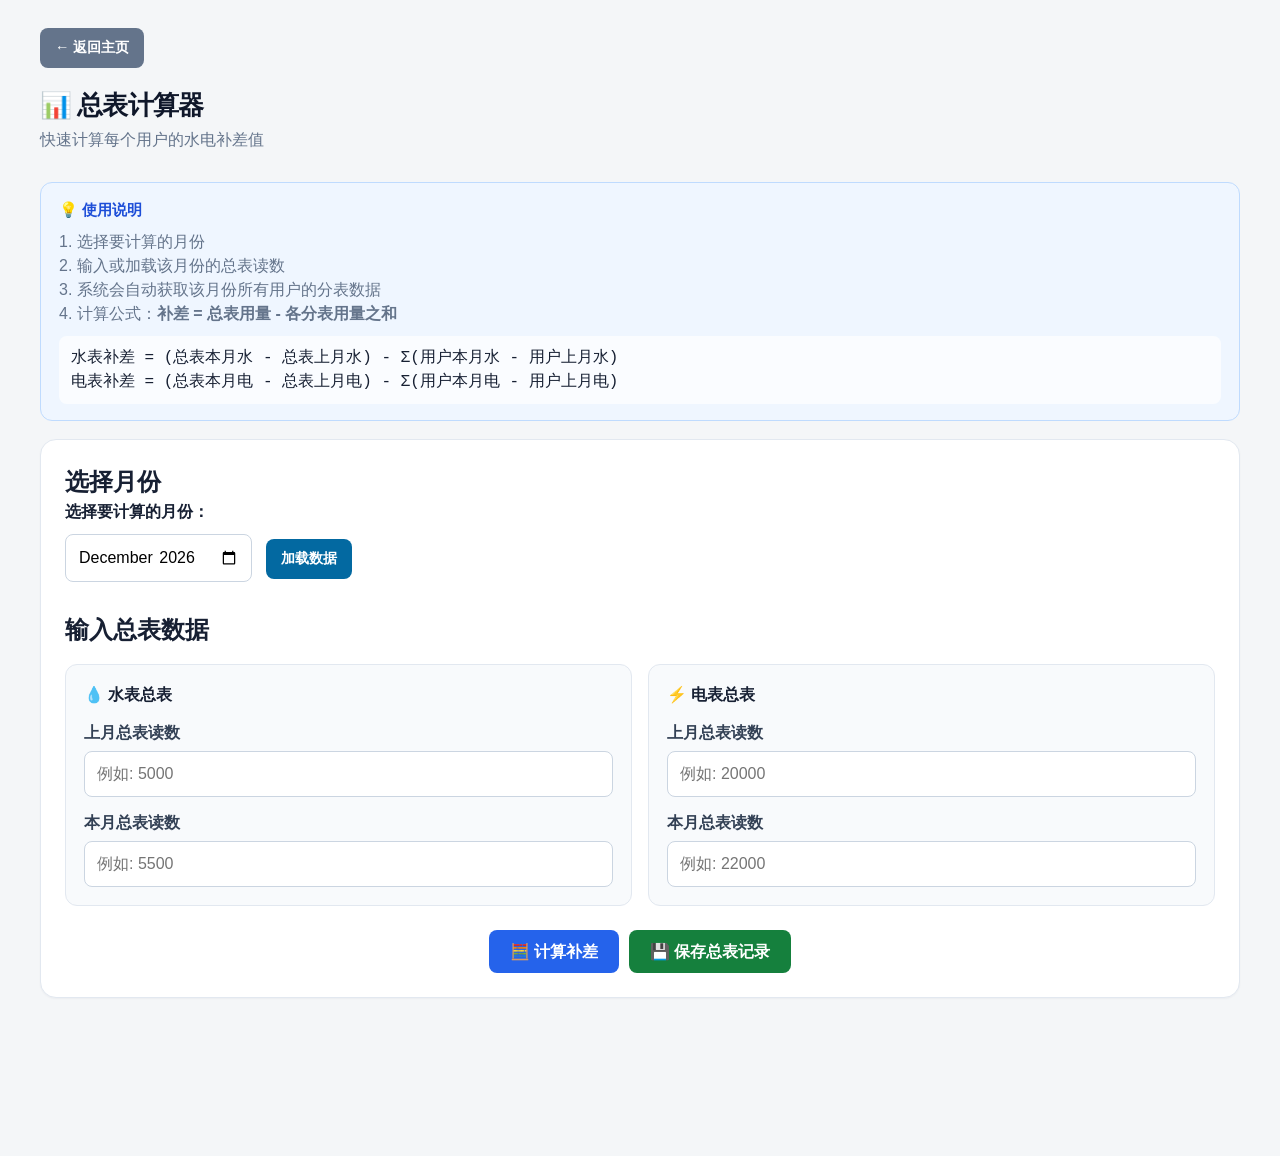
==== commit 0bce0d57: "style: refresh billing pages with calm rounded UI" ====
--- a/static/total-meter.html
+++ b/static/total-meter.html
@@ -4,174 +4,138 @@
     <meta charset="UTF-8">
     <meta name="viewport" content="width=device-width, initial-scale=1.0">
     <title>总表计算器 - 水电费系统</title>
-    <link rel="stylesheet" href="/static/style.css?v=3.1.0">
+    <link rel="stylesheet" href="/static/style.css?v=3.2.0">
     <style>
         .total-meter-container {
-            max-width: 1200px;
+            width: min(100%, 1200px);
             margin: 0 auto;
-            padding: 20px;
-        }
-        
-        .back-button {
-            margin-bottom: 20px;
-        }
-        
+            padding: 0 0 32px;
+        }
+
+        .back-button { margin-bottom: 18px; }
+        .total-meter-container > header {
+            display: block;
+            margin: 0 0 22px;
+            text-align: left !important;
+        }
+        .total-meter-container > header h1 { margin-bottom: 4px; }
+        .total-meter-container > header p { color: var(--text-muted) !important; }
+
         .input-section {
-            background: white;
-            padding: 30px;
-            border-radius: 12px;
-            box-shadow: 0 4px 12px rgba(0,0,0,0.1);
-            margin-bottom: 30px;
-        }
-        
+            padding: 24px;
+            background: var(--surface);
+            border: 1px solid var(--line);
+            border-radius: var(--radius-lg);
+            box-shadow: var(--shadow-sm);
+            margin-bottom: 22px;
+        }
+
         .input-grid {
             display: grid;
             grid-template-columns: repeat(2, 1fr);
-            gap: 30px;
-            margin-top: 20px;
-        }
-        
+            gap: 16px;
+            margin-top: 16px;
+        }
+
         .meter-group {
-            background: #f8f9fa;
-            padding: 20px;
-            border-radius: 8px;
-            border: 2px solid #667eea;
-        }
-        
+            padding: 18px;
+            background: var(--surface-muted);
+            border: 1px solid var(--line);
+            border-radius: var(--radius-md);
+        }
+
         .meter-group h3 {
-            color: #667eea;
+            color: var(--text);
             margin-top: 0;
-            margin-bottom: 15px;
+            margin-bottom: 14px;
             display: flex;
             align-items: center;
-            gap: 10px;
-        }
-        
-        .meter-input {
-            margin-bottom: 15px;
-        }
-        
-        .meter-input label {
-            display: block;
-            margin-bottom: 5px;
-            font-weight: bold;
-            color: #333;
-        }
-        
+            gap: 8px;
+            font-size: 1rem;
+        }
+
+        .meter-input { margin-bottom: 14px; }
+        .meter-input:last-child { margin-bottom: 0; }
         .meter-input input {
             width: 100%;
-            padding: 12px;
-            border: 2px solid #ddd;
-            border-radius: 6px;
-            font-size: 16px;
-            transition: border-color 0.3s;
-        }
-        
-        .meter-input input:focus {
-            outline: none;
-            border-color: #667eea;
-        }
-        
+            margin-top: 6px;
+            padding: 10px 12px;
+            color: var(--text);
+            background: var(--surface);
+            border: 1px solid var(--line-strong);
+            border-radius: var(--radius-sm);
+        }
+        .meter-input input:focus { border-color: var(--primary); }
+
         .calculate-button {
-            text-align: center;
-            margin: 30px 0;
-        }
-        
+            display: flex;
+            justify-content: center;
+            flex-wrap: wrap;
+            gap: 10px;
+            margin: 24px 0 0;
+        }
+        .calculate-button .btn { margin-left: 0 !important; padding: 11px 20px !important; font-size: 1rem !important; }
+
         .results-section {
-            background: white;
-            padding: 30px;
-            border-radius: 12px;
-            box-shadow: 0 4px 12px rgba(0,0,0,0.1);
-        }
-        
+            padding: 24px;
+            background: var(--surface);
+            border: 1px solid var(--line);
+            border-radius: var(--radius-lg);
+            box-shadow: var(--shadow-sm);
+        }
+
         .summary-cards {
             display: grid;
             grid-template-columns: repeat(4, 1fr);
-            gap: 20px;
-            margin-bottom: 30px;
-        }
-        
+            gap: 12px;
+            margin: 16px 0 22px;
+        }
+
         .summary-card {
-            background: linear-gradient(135deg, #667eea 0%, #764ba2 100%);
-            color: white;
-            padding: 20px;
-            border-radius: 12px;
+            padding: 16px;
+            color: var(--text);
+            background: var(--surface-muted);
+            border: 1px solid var(--line);
+            border-radius: var(--radius-md);
             text-align: center;
         }
-        
-        .summary-card h4 {
-            margin: 0 0 10px 0;
-            font-size: 14px;
-            opacity: 0.9;
-        }
-        
-        .summary-card .value {
-            font-size: 28px;
-            font-weight: bold;
-        }
-        
-        .results-table {
-            width: 100%;
-            border-collapse: collapse;
-            margin-top: 20px;
-        }
-        
-        .results-table th,
-        .results-table td {
-            padding: 12px;
-            text-align: left;
-            border-bottom: 1px solid #ddd;
-        }
-        
-        .results-table th {
-            background: #667eea;
-            color: white;
-            font-weight: bold;
-        }
-        
-        .results-table tr:hover {
-            background: #f8f9fa;
-        }
-        
+        .summary-card h4 { margin: 0 0 6px; color: var(--text-muted); font-size: .82rem; font-weight: 600; }
+        .summary-card .value { color: var(--primary); font-size: 1.6rem; font-weight: 700; }
+
+        .results-table { margin-top: 14px; }
+        .results-table th { white-space: nowrap; }
         .adjustment-value {
             font-weight: bold;
-            color: #667eea;
-            font-size: 18px;
-        }
-        
-        .adjustment-value.negative {
-            color: #dc3545;
-        }
-        
-        .adjustment-value.positive {
-            color: #28a745;
-        }
-        
-        .no-data {
-            text-align: center;
-            padding: 40px;
-            color: #999;
-        }
-        
+            color: var(--primary);
+            font-size: 1.1rem;
+        }
+        .adjustment-value.negative { color: var(--danger); }
+        .adjustment-value.positive { color: var(--success); }
+        .no-data { text-align: center; padding: 36px; color: var(--text-muted); }
+
         .info-box {
-            background: #e7f3ff;
-            border-left: 4px solid #667eea;
-            padding: 15px;
-            margin-bottom: 20px;
-            border-radius: 4px;
-        }
-        
-        .info-box h4 {
-            margin: 0 0 10px 0;
-            color: #667eea;
-        }
-        
-        .formula {
-            background: #f8f9fa;
-            padding: 10px;
-            border-radius: 4px;
-            font-family: monospace;
-            margin-top: 10px;
+            padding: 16px 18px;
+            margin-bottom: 18px;
+            color: var(--text-muted);
+            background: #eff6ff;
+            border: 1px solid #bfdbfe;
+            border-radius: var(--radius-md);
+        }
+        .info-box h4 { margin: 0 0 8px; color: #1d4ed8; }
+        .formula { padding: 10px 12px; margin-top: 10px; color: var(--text); background: rgba(255,255,255,.72); border-radius: var(--radius-sm); font-family: ui-monospace, SFMono-Regular, Consolas, monospace; }
+        .input-section input[type="month"] { padding: 10px 12px !important; border: 1px solid var(--line-strong) !important; border-radius: var(--radius-sm) !important; }
+        .adjustment-panel { padding: 16px 18px !important; margin-bottom: 20px; background: #fffbeb !important; border: 1px solid #fde68a; border-radius: var(--radius-md) !important; }
+        .adjustment-panel h3, .adjustment-panel h3[style] { color: #92400e !important; }
+        .adjustment-panel p, .adjustment-panel p[style] { color: #78716c !important; }
+
+        @media (max-width: 800px) {
+            .input-grid, .summary-cards { grid-template-columns: 1fr 1fr; }
+        }
+        @media (max-width: 560px) {
+            .total-meter-container { padding-bottom: 20px; }
+            .input-section, .results-section { padding: 18px; }
+            .input-grid, .summary-cards { grid-template-columns: 1fr; }
+            .total-meter-container > header h1 { font-size: 1.4rem; }
         }
     </style>
 </head>
@@ -276,7 +240,7 @@
                 </div>
             </div>
             
-            <div style="background: #fff3cd; padding: 15px; border-radius: 8px; margin-bottom: 20px;">
+            <div class="adjustment-panel">
                 <h3 style="margin: 0 0 10px 0; color: #856404;">📋 每户建议补差值</h3>
                 <p style="margin: 0 0 10px; color: #856404; font-size: 14px;">总表用量减去住户分表合计，再除以当月实际住户数。</p>
                 <div style="display: grid; grid-template-columns: 1fr 1fr; gap: 20px;">
--- a/static/style.css
+++ b/static/style.css
@@ -1,12 +1,66 @@
-﻿* { margin: 0; padding: 0; box-sizing: border-box; }
+:root {
+    --canvas: #f4f6f8;
+    --surface: #ffffff;
+    --surface-muted: #f8fafc;
+    --line: #e2e8f0;
+    --line-strong: #cbd5e1;
+    --text: #172033;
+    --text-muted: #64748b;
+    --primary: #2563eb;
+    --primary-hover: #1d4ed8;
+    --success: #15803d;
+    --warning: #b45309;
+    --danger: #b91c1c;
+    --info: #0369a1;
+    --radius-sm: 8px;
+    --radius-md: 12px;
+    --radius-lg: 16px;
+    --shadow-sm: 0 1px 2px rgba(15, 23, 42, 0.04);
+    --shadow-md: 0 14px 32px rgba(15, 23, 42, 0.08);
+}
+
+* { box-sizing: border-box; margin: 0; padding: 0; }
 
 body {
-    font-family: -apple-system, BlinkMacSystemFont, 'Segoe UI', Roboto, sans-serif;
-    background: #f5f7fa;
     min-height: 100vh;
-    padding: 16px;
-    color: #333;
-    padding-bottom: 80px;
+    padding: 28px 28px 104px;
+    color: var(--text);
+    background: var(--canvas);
+    font-family: "Noto Sans SC", "Microsoft YaHei", "PingFang SC", sans-serif;
+    font-size: 16px;
+    line-height: 1.5;
+}
+
+button, input, select, textarea { font: inherit; }
+button { -webkit-tap-highlight-color: transparent; }
+[hidden] { display: none !important; }
+
+.container { width: min(100%, 1440px); margin: 0 auto; }
+
+header {
+    display: flex;
+    align-items: flex-end;
+    justify-content: space-between;
+    gap: 20px;
+    margin: 0 4px 24px;
+}
+
+header h1 {
+    color: #0f172a;
+    font-size: clamp(1.5rem, 2vw, 1.9rem);
+    font-weight: 700;
+    letter-spacing: -0.035em;
+}
+
+.subtitle { margin-top: 4px; color: var(--text-muted); font-size: 0.95rem; }
+
+.main-content {
+    overflow: hidden;
+    padding: 24px;
+    background: var(--surface);
+    border: 1px solid var(--line);
+    border-radius: var(--radius-lg);
+    box-shadow: var(--shadow-sm);
 }
 
 .login-overlay {
@@ -16,336 +70,253 @@
     display: grid;
     place-items: center;
     padding: 24px;
-    background: rgba(15, 23, 42, 0.62);
-    backdrop-filter: blur(8px);
-}
-
-/* 作者样式的 display:grid 会覆盖浏览器内置的 [hidden] { display:none }。
-   显式保留 hidden 的语义，确保认证成功后登录遮罩真正从页面中移除。 */
-.login-overlay[hidden] {
-    display: none;
+    background: rgba(15, 23, 42, 0.54);
+    backdrop-filter: blur(6px);
 }
 
 .login-panel {
-    width: min(100%, 380px);
     display: grid;
-    gap: 12px;
-    padding: 28px;
-    border: 1px solid rgba(255, 255, 255, 0.4);
-    border-radius: 14px;
-    background: #ffffff;
-    box-shadow: 0 24px 60px rgba(15, 23, 42, 0.28);
-}
-
-.login-panel h2,
-.login-panel p {
-    margin: 0;
-}
-
-.login-panel label {
-    font-weight: 600;
-}
-
-.login-panel input {
-    width: 100%;
-    padding: 10px 12px;
-    border: 1px solid #cbd5e1;
-    border-radius: 6px;
-    font-size: 16px;
-}
-
-.login-panel input:focus {
-    outline: 3px solid rgba(102, 126, 234, 0.28);
-    border-color: #667eea;
-}
-
-.login-error {
-    color: #b91c1c;
-    font-weight: 600;
-}
-
-.container { max-width: 1400px; margin: 0 auto; }
-
-header {
-    text-align: center;
+    width: min(100%, 400px);
+    gap: 14px;
+    padding: 32px;
+    background: var(--surface);
+    border: 1px solid rgba(255, 255, 255, 0.7);
+    border-radius: var(--radius-lg);
+    box-shadow: 0 24px 64px rgba(15, 23, 42, 0.28);
+}
+
+.login-panel h2 { font-size: 1.35rem; letter-spacing: -0.02em; }
+.login-panel p { color: var(--text-muted); }
+.login-panel label, .form-group label, .meter-input label { color: #334155; font-weight: 600; }
+.login-error { color: var(--danger) !important; font-size: 0.9rem; font-weight: 600; }
+
+.month-selector {
+    display: flex;
+    align-items: center;
+    flex-wrap: wrap;
+    gap: 10px;
+    padding: 14px 16px;
+    margin-bottom: 16px;
+    background: var(--surface-muted);
+    border: 1px solid var(--line);
+    border-radius: var(--radius-md);
+}
+
+.month-selector > label, .config-label { color: #334155; font-weight: 700; }
+.month-selector input[type="month"], .month-selector select { min-height: 40px; }
+
+.control-panel {
+    display: grid;
+    grid-template-columns: auto 1fr;
+    gap: 12px 20px;
+    align-items: center;
+    padding: 4px 0 20px;
     margin-bottom: 20px;
-    padding: 16px 0;
-}
-header h1 { font-size: 1.6rem; color: #2d3748; font-weight: 600; }
-.subtitle { font-size: 0.85rem; color: #718096; margin-top: 4px; }
-
-.main-content {
-    background: #fff;
-    border-radius: 8px;
-    padding: 20px;
-    box-shadow: 0 1px 3px rgba(0,0,0,0.08);
-}
-
-/* 月份选择器 - 主入口 */
-.month-selector {
-    display: flex;
-    align-items: center;
-    gap: 10px;
-    padding: 12px 16px;
-    background: #edf2f7;
-    border-radius: 6px;
-    margin-bottom: 16px;
+    border-bottom: 1px solid var(--line);
+}
+
+.price-config, .actions, .batch-section, .form-actions, .action-buttons {
+    display: flex;
+    align-items: center;
     flex-wrap: wrap;
-}
-.month-selector label { font-weight: 500; color: #4a5568; }
-.month-selector input[type="month"],
-.month-selector select {
-    padding: 6px 10px;
-    border: 1px solid #cbd5e0;
-    border-radius: 4px;
+    gap: 8px;
+}
+
+.price-config { gap: 8px; color: var(--text-muted); font-size: 0.9rem; }
+.price-config input { width: 82px; min-height: 38px; }
+.actions, .batch-section { justify-content: flex-end; }
+.batch-section { grid-column: 1 / -1; padding-top: 4px; }
+
+.btn {
+    display: inline-flex;
+    align-items: center;
+    justify-content: center;
+    min-height: 40px;
+    padding: 8px 14px;
+    color: #fff;
+    background: #475569;
+    border: 1px solid transparent;
+    border-radius: var(--radius-sm);
+    cursor: pointer;
     font-size: 0.9rem;
-}
-
-/* 控制面板 */
-.control-panel {
-    display: flex;
-    flex-wrap: wrap;
-    gap: 12px;
-    margin-bottom: 16px;
-    padding: 12px;
-    background: #fafafa;
-    border-radius: 6px;
-    border: 1px solid #e2e8f0;
-}
-.price-config {
-    display: flex;
-    align-items: center;
-    gap: 8px;
-    font-size: 0.85rem;
-}
-.price-config input {
-    width: 70px;
-    padding: 4px 6px;
-    border: 1px solid #cbd5e0;
-    border-radius: 4px;
-    font-size: 0.85rem;
-}
-.config-label { font-weight: 500; color: #4a5568; }
-.actions, .batch-section { display: flex; flex-wrap: wrap; gap: 6px; }
-
-/* 按钮 */
-.btn {
-    padding: 6px 12px;
-    border: none;
-    border-radius: 4px;
-    cursor: pointer;
-    font-size: 0.8rem;
-    font-weight: 500;
-    transition: opacity 0.2s;
+    font-weight: 650;
+    line-height: 1.2;
+    text-decoration: none;
+    transition: background-color 160ms ease, border-color 160ms ease, box-shadow 160ms ease, transform 160ms ease;
     white-space: nowrap;
 }
-.btn:hover { opacity: 0.85; }
-.btn-primary { background: #4299e1; color: #fff; }
-.btn-success { background: #48bb78; color: #fff; }
-.btn-danger { background: #f56565; color: #fff; }
-.btn-warning { background: #ed8936; color: #fff; }
-.btn-info { background: #667eea; color: #fff; }
-.btn-secondary { background: #a0aec0; color: #fff; }
-.btn-report { background: #9f7aea; color: #fff; }
-.btn-small { background: #edf2f7; color: #4a5568; border: 1px solid #cbd5e0; padding: 4px 10px; font-size: 0.78rem; }
-
-/* 统计面板 */
+
+.btn:hover { transform: translateY(-1px); box-shadow: 0 4px 10px rgba(15, 23, 42, 0.12); }
+.btn:active { transform: translateY(0); box-shadow: none; }
+.btn:focus-visible, input:focus-visible, select:focus-visible, textarea:focus-visible, .close:focus-visible {
+    outline: 3px solid rgba(37, 99, 235, 0.24);
+    outline-offset: 2px;
+}
+.btn:disabled { cursor: not-allowed; opacity: 0.58; transform: none; box-shadow: none; }
+.btn-primary { background: var(--primary); }
+.btn-primary:hover { background: var(--primary-hover); }
+.btn-success { background: var(--success); }
+.btn-danger { background: var(--danger); }
+.btn-warning { background: var(--warning); }
+.btn-info, .btn-report { background: var(--info); }
+.btn-secondary { background: #64748b; }
+.btn-small { min-height: 36px; padding: 7px 11px; color: #334155; background: var(--surface); border-color: var(--line-strong); font-size: 0.85rem; }
+.btn-small:hover { background: #f1f5f9; border-color: #94a3b8; }
+
 .statistics {
     display: grid;
-    grid-template-columns: repeat(4, 1fr);
+    grid-template-columns: repeat(4, minmax(0, 1fr));
     gap: 12px;
-    margin-bottom: 16px;
-}
+    margin-bottom: 20px;
+}
+
 .stat-card {
     display: flex;
     align-items: center;
-    gap: 10px;
-    padding: 12px;
-    background: #f7fafc;
-    border-radius: 6px;
-    border: 1px solid #e2e8f0;
-}
-.stat-icon { font-size: 1.4rem; }
-.stat-label { font-size: 0.75rem; color: #718096; }
-.stat-value { font-size: 1rem; font-weight: 600; color: #2d3748; }
-
-/* 选中统计 */
-.selected-statistics {
-    background: #ebf8ff;
-    border: 1px solid #bee3f8;
-    border-radius: 6px;
-    padding: 12px;
-    margin-bottom: 16px;
-}
-.selected-stats-header { display: flex; justify-content: space-between; align-items: center; margin-bottom: 8px; }
-.selected-stats-header h3 { font-size: 0.9rem; color: #2b6cb0; }
-.selected-stats-content { display: flex; flex-wrap: wrap; gap: 16px; font-size: 0.85rem; }
-.selected-stat-item .label { color: #4a5568; }
-.selected-stat-item .value { font-weight: 600; color: #2d3748; }
-.selected-stat-item.total .value { color: #e53e3e; }
-
-/* 表格 */
-.table-container { overflow-x: auto; }
-table { width: 100%; border-collapse: collapse; font-size: 0.85rem; }
-thead { background: #f7fafc; }
-th, td { padding: 8px 10px; text-align: left; border-bottom: 1px solid #e2e8f0; }
-th { font-weight: 600; color: #4a5568; font-size: 0.78rem; text-transform: uppercase; }
-tbody tr:hover { background: #f7fafc; }
-.no-data { text-align: center; padding: 40px; color: #a0aec0; font-size: 0.95rem; }
-.action-buttons { display: flex; gap: 4px; }
-.action-buttons .btn { padding: 3px 8px; font-size: 0.75rem; }
-
-/* 悬浮工具栏 */
+    gap: 12px;
+    min-height: 94px;
+    padding: 16px;
+    background: var(--surface);
+    border: 1px solid var(--line);
+    border-radius: var(--radius-md);
+}
+
+.stat-icon { color: var(--primary); font-size: 1.2rem; filter: grayscale(1); opacity: 0.75; }
+.stat-label, .diff-label { color: var(--text-muted); font-size: 0.83rem; }
+.stat-value, .diff-value { color: #0f172a; font-size: 1.2rem; font-weight: 750; font-variant-numeric: tabular-nums; }
+
+.selected-statistics, .diff-panel {
+    padding: 16px;
+    margin-bottom: 20px;
+    border-radius: var(--radius-md);
+}
+
+.selected-statistics { background: #eff6ff; border: 1px solid #bfdbfe; }
+.selected-stats-header { display: flex; align-items: center; justify-content: space-between; gap: 12px; margin-bottom: 12px; }
+.selected-stats-header h3 { color: #1e3a8a; font-size: 1rem; }
+.selected-stats-content { display: flex; flex-wrap: wrap; gap: 10px 22px; }
+.selected-stat-item { color: #475569; font-size: 0.9rem; }
+.selected-stat-item .value { color: #0f172a; font-weight: 700; font-variant-numeric: tabular-nums; }
+.selected-stat-item.total .value { color: #1d4ed8; }
+
+.diff-panel { background: #fffbeb; border: 1px solid #fde68a; }
+.diff-panel h3 { margin-bottom: 6px; color: #854d0e; font-size: 1rem; }
+.diff-description, .diff-count { color: #78716c; font-size: 0.9rem; }
+.diff-description { margin-bottom: 14px; }
+.diff-count { margin-top: 14px; }
+.diff-grid { display: grid; grid-template-columns: repeat(4, minmax(0, 1fr)); gap: 10px; }
+.diff-item { display: grid; gap: 4px; padding: 12px; background: rgba(255, 255, 255, 0.76); border: 1px solid #fef3c7; border-radius: var(--radius-sm); }
+.diff-total-meter { background: #f0f9ff; border-color: #bae6fd; }
+.diff-suggest-item { background: #f0fdf4; border-color: #bbf7d0; }
+.diff-highlight { color: var(--danger); }
+.diff-suggest { color: var(--success); }
+
+.table-container { overflow-x: auto; border: 1px solid var(--line); border-radius: var(--radius-md); }
+table { width: 100%; min-width: 900px; border-collapse: collapse; font-size: 0.9rem; }
+thead { background: #f8fafc; }
+th, td { padding: 13px 14px; text-align: left; border-bottom: 1px solid var(--line); }
+th { color: #475569; font-size: 0.78rem; font-weight: 750; letter-spacing: 0.025em; text-transform: uppercase; white-space: nowrap; }
+th small { color: #94a3b8; font-size: 0.72rem; font-weight: 600; text-transform: none; }
+td { color: #334155; font-variant-numeric: tabular-nums; }
+tbody tr:last-child td { border-bottom: 0; }
+tbody tr:hover { background: #f8fafc; }
+.no-data { padding: 52px; color: var(--text-muted); text-align: center; }
+.action-buttons .btn { min-height: 32px; padding: 5px 9px; font-size: 0.78rem; }
+
 .floating-toolbar {
     position: fixed;
     bottom: 20px;
     left: 50%;
+    z-index: 1000;
+    display: flex;
+    gap: 8px;
+    padding: 8px;
+    background: rgba(255, 255, 255, 0.94);
+    border: 1px solid rgba(203, 213, 225, 0.9);
+    border-radius: var(--radius-md);
+    box-shadow: var(--shadow-md);
     transform: translateX(-50%);
-    display: flex;
-    gap: 8px;
-    padding: 10px 20px;
-    background: #fff;
-    border-radius: 8px;
-    box-shadow: 0 4px 20px rgba(0,0,0,0.15);
-    border: 1px solid #e2e8f0;
-    z-index: 1000;
-}
-
-/* 模态框 */
-.modal {
-    display: none;
-    position: fixed;
-    top: 0; left: 0; right: 0; bottom: 0;
-    background: rgba(0,0,0,0.4);
-    z-index: 2000;
-    align-items: center;
-    justify-content: center;
-}
+    backdrop-filter: blur(10px);
+}
+
+.modal { position: fixed; inset: 0; z-index: 2000; display: none; align-items: center; justify-content: center; padding: 20px; background: rgba(15, 23, 42, 0.42); }
 .modal.active, .modal[style*="flex"] { display: flex; }
-.modal-content {
-    background: #fff;
-    border-radius: 8px;
-    padding: 24px;
-    max-width: 600px;
-    width: 90%;
-    max-height: 85vh;
-    overflow-y: auto;
-    box-shadow: 0 10px 40px rgba(0,0,0,0.2);
-}
-.modal-large { max-width: 800px; }
-.modal-header { display: flex; justify-content: space-between; align-items: center; margin-bottom: 16px; }
-.modal-header h2 { font-size: 1.1rem; color: #2d3748; }
-.close { font-size: 1.5rem; cursor: pointer; color: #a0aec0; line-height: 1; }
-.close:hover { color: #4a5568; }
-
-/* 表单 */
-.form-group { margin-bottom: 12px; }
-.form-group label { display: block; font-size: 0.8rem; font-weight: 500; color: #4a5568; margin-bottom: 4px; }
-.form-group input, .form-group select, .form-group textarea {
+.modal-content { width: min(100%, 640px); max-height: min(85vh, 850px); padding: 26px; overflow-y: auto; background: var(--surface); border-radius: var(--radius-lg); box-shadow: 0 24px 60px rgba(15, 23, 42, 0.22); }
+.modal-large { width: min(100%, 900px); }
+.modal-header { display: flex; align-items: center; justify-content: space-between; gap: 16px; padding-bottom: 16px; margin-bottom: 20px; border-bottom: 1px solid var(--line); }
+.modal-header h2 { font-size: 1.15rem; letter-spacing: -0.015em; }
+.close { color: var(--text-muted); cursor: pointer; font-size: 1.8rem; line-height: 1; }
+.close:hover { color: var(--text); }
+
+.form-group { margin-bottom: 16px; }
+.form-group label { display: block; margin-bottom: 6px; font-size: 0.9rem; }
+.form-group input, .form-group select, .form-group textarea, .month-selector input, .month-selector select, .price-config input, .meter-input input {
     width: 100%;
-    padding: 8px 10px;
-    border: 1px solid #cbd5e0;
-    border-radius: 4px;
-    font-size: 0.9rem;
-}
-.form-row { display: grid; grid-template-columns: 1fr 1fr; gap: 12px; }
-.form-section { margin: 16px 0; padding: 12px; background: #f7fafc; border-radius: 6px; }
-.form-section h3 { font-size: 0.9rem; margin-bottom: 10px; color: #4a5568; }
-.form-actions { display: flex; justify-content: flex-end; gap: 8px; margin-top: 16px; }
-
-/* 其他 */
-.info-box { background: #f7fafc; border: 1px solid #e2e8f0; border-radius: 6px; padding: 12px; margin: 10px 0; }
-.info-box h4 { font-size: 0.85rem; margin-bottom: 6px; }
-.mode-selection { display: flex; flex-direction: column; gap: 8px; }
-.radio-label { display: flex; align-items: center; gap: 6px; font-size: 0.85rem; cursor: pointer; }
-.continue-desc { font-size: 0.85rem; color: #4a5568; line-height: 1.6; margin-bottom: 12px; }
-
-/* 计算器 */
-.calculator-content .calc-section { margin-bottom: 16px; }
-.calc-row { display: flex; align-items: center; gap: 8px; }
-.calc-row input { width: 100px; padding: 6px; border: 1px solid #cbd5e0; border-radius: 4px; }
-.calc-result { font-weight: 600; color: #2d3748; }
-.calc-total { font-size: 0.9rem; }
-.calc-total div { margin: 4px 0; }
-.total-line { font-size: 1rem; margin-top: 8px; padding-top: 8px; border-top: 1px solid #e2e8f0; }
-
-/* 通知 */
-.notification {
-    position: fixed;
-    top: 16px;
-    right: 16px;
-    padding: 10px 16px;
-    border-radius: 6px;
-    color: #fff;
-    font-size: 0.85rem;
-    z-index: 9999;
-    animation: slideIn 0.3s ease;
-}
-.notification.success { background: #48bb78; }
-.notification.error { background: #f56565; }
-.notification.info { background: #4299e1; }
-@keyframes slideIn { from { transform: translateX(100%); opacity: 0; } to { transform: translateX(0); opacity: 1; } }
-
-/* 额外费用输入 */
-.extra-fee-item { display: flex; gap: 8px; margin-bottom: 8px; align-items: center; }
-.extra-fee-item input { flex: 1; padding: 6px; border: 1px solid #cbd5e0; border-radius: 4px; font-size: 0.85rem; }
-.extra-fee-item .btn { padding: 4px 8px; }
-
-/* 补差输入 */
-.adjustment-inputs { display: grid; grid-template-columns: 1fr 1fr; gap: 16px; }
-
-/* 响应式 */
-@media (max-width: 768px) {
-    .statistics { grid-template-columns: repeat(2, 1fr); }
-    .month-selector { flex-direction: column; align-items: stretch; }
-    .control-panel { flex-direction: column; }
-    .form-row { grid-template-columns: 1fr; }
-    .floating-toolbar { bottom: 10px; padding: 8px 12px; gap: 6px; }
-    .floating-toolbar .btn { font-size: 0.72rem; padding: 5px 8px; }
-}
-
-/* 水电差面板 */
-.diff-panel {
-    background: #fffbeb;
-    border: 1px solid #fbbf24;
-    border-radius: 6px;
-    padding: 14px;
-    margin-bottom: 16px;
-}
-.diff-panel h3 { font-size: 0.9rem; color: #92400e; margin-bottom: 6px; }
-.diff-description,
-.diff-count { margin: 0 0 10px; color: #78716c; font-size: 0.78rem; }
-.diff-count { margin: 10px 0 0; }
-.diff-grid {
-    display: grid;
-    grid-template-columns: repeat(4, 1fr);
-    gap: 8px;
-}
-.diff-item {
-    display: flex;
-    flex-direction: column;
-    gap: 2px;
-    padding: 6px 8px;
-    background: #fff;
-    border-radius: 4px;
-    border: 1px solid #fde68a;
-}
-.diff-total-meter { border-color: #93c5fd; background: #eff6ff; }
-.diff-suggest-item { border-color: #86efac; background: #f0fdf4; }
-.diff-label { font-size: 0.72rem; color: #78716c; }
-.diff-value { font-size: 0.9rem; font-weight: 600; color: #2d3748; }
-.diff-highlight { color: #dc2626; }
-.diff-suggest { color: #2563eb; }
-
-/* 表显/加差值显示 */
-.raw-val {
-    color: #a0aec0;
-    font-size: 0.78rem;
-    margin-right: 4px;
-}
-.raw-val::after { content: "/"; margin-left: 4px; }
-.adj-val { font-weight: 600; color: #2d3748; }
-
-@media (max-width: 768px) {
-    .diff-grid { grid-template-columns: repeat(2, 1fr); }
-}+    padding: 9px 11px;
+    color: var(--text);
+    background: var(--surface);
+    border: 1px solid var(--line-strong);
+    border-radius: var(--radius-sm);
+    transition: border-color 160ms ease, box-shadow 160ms ease;
+}
+.form-group input:focus, .form-group select:focus, .form-group textarea:focus, .month-selector input:focus, .month-selector select:focus, .price-config input:focus, .meter-input input:focus { border-color: var(--primary); outline: none; box-shadow: 0 0 0 3px rgba(37, 99, 235, 0.12); }
+.form-row, .adjustment-inputs { display: grid; grid-template-columns: repeat(2, minmax(0, 1fr)); gap: 16px; }
+.form-section { padding: 16px; margin: 20px 0; background: var(--surface-muted); border: 1px solid var(--line); border-radius: var(--radius-md); }
+.form-section h3 { margin-bottom: 14px; color: #1e293b; font-size: 1rem; }
+.form-actions { justify-content: flex-end; padding-top: 4px; }
+
+.info-box { padding: 14px 16px; margin: 14px 0; color: #475569; background: #f8fafc; border: 1px solid var(--line); border-radius: var(--radius-md); }
+.info-box h4 { margin-bottom: 6px; color: #1e293b; font-size: 0.95rem; }
+.mode-selection { display: grid; gap: 10px; }
+.radio-label { display: flex; align-items: center; gap: 8px; min-height: 40px; color: #334155; cursor: pointer; }
+.continue-desc { margin-bottom: 16px; color: var(--text-muted); }
+
+.calculator-content .calc-section { margin-bottom: 20px; }
+.calc-row { display: flex; align-items: center; flex-wrap: wrap; gap: 8px; }
+.calc-row input { width: 110px; }
+.calc-result { color: #0f172a; font-weight: 750; }
+.calc-total { color: #475569; }
+.calc-total div { margin: 7px 0; }
+.total-line { padding-top: 10px; margin-top: 10px !important; color: #0f172a; border-top: 1px solid var(--line); }
+
+.extra-fee-item { display: flex; align-items: center; gap: 8px; margin-bottom: 10px; }
+.extra-fee-item input { flex: 1; }
+
+.notification { position: fixed; top: 20px; right: 20px; z-index: 9999; max-width: min(380px, calc(100vw - 40px)); padding: 12px 16px; color: #fff; border-radius: var(--radius-sm); box-shadow: var(--shadow-md); font-size: 0.9rem; animation: notification-in 180ms ease-out; }
+.notification.success { background: var(--success); }
+.notification.error { background: var(--danger); }
+.notification.info { background: var(--info); }
+@keyframes notification-in { from { opacity: 0; transform: translateY(-8px); } to { opacity: 1; transform: translateY(0); } }
+
+.raw-val { margin-right: 4px; color: #94a3b8; font-size: 0.82rem; }
+.raw-val::after { margin-left: 4px; content: "/"; }
+.adj-val { color: #334155; font-weight: 700; }
+
+@media (max-width: 980px) {
+    .control-panel { grid-template-columns: 1fr; }
+    .actions, .batch-section { justify-content: flex-start; }
+    .statistics, .diff-grid { grid-template-columns: repeat(2, minmax(0, 1fr)); }
+}
+
+@media (max-width: 640px) {
+    body { padding: 18px 14px 96px; }
+    header { align-items: flex-start; flex-direction: column; gap: 4px; margin: 0 2px 18px; }
+    .main-content { padding: 16px; border-radius: var(--radius-md); }
+    .month-selector { align-items: stretch; }
+    .month-selector .btn { width: 100%; }
+    .price-config { display: grid; grid-template-columns: auto 1fr; }
+    .config-label { grid-column: 1 / -1; }
+    .form-row, .adjustment-inputs { grid-template-columns: 1fr; }
+    .statistics, .diff-grid { grid-template-columns: 1fr 1fr; }
+    .stat-card { min-height: 78px; padding: 13px; }
+    .stat-value { font-size: 1.05rem; }
+    .floating-toolbar { bottom: 12px; width: calc(100% - 28px); justify-content: center; overflow-x: auto; }
+    .floating-toolbar .btn { min-width: max-content; min-height: 38px; font-size: 0.82rem; }
+    .modal { padding: 12px; }
+    .modal-content { padding: 20px; border-radius: var(--radius-md); }
+    .form-actions .btn { flex: 1; }
+}
+
+@media (prefers-reduced-motion: reduce) {
+    *, *::before, *::after { scroll-behavior: auto !important; transition-duration: 0.01ms !important; animation-duration: 0.01ms !important; }
+}
